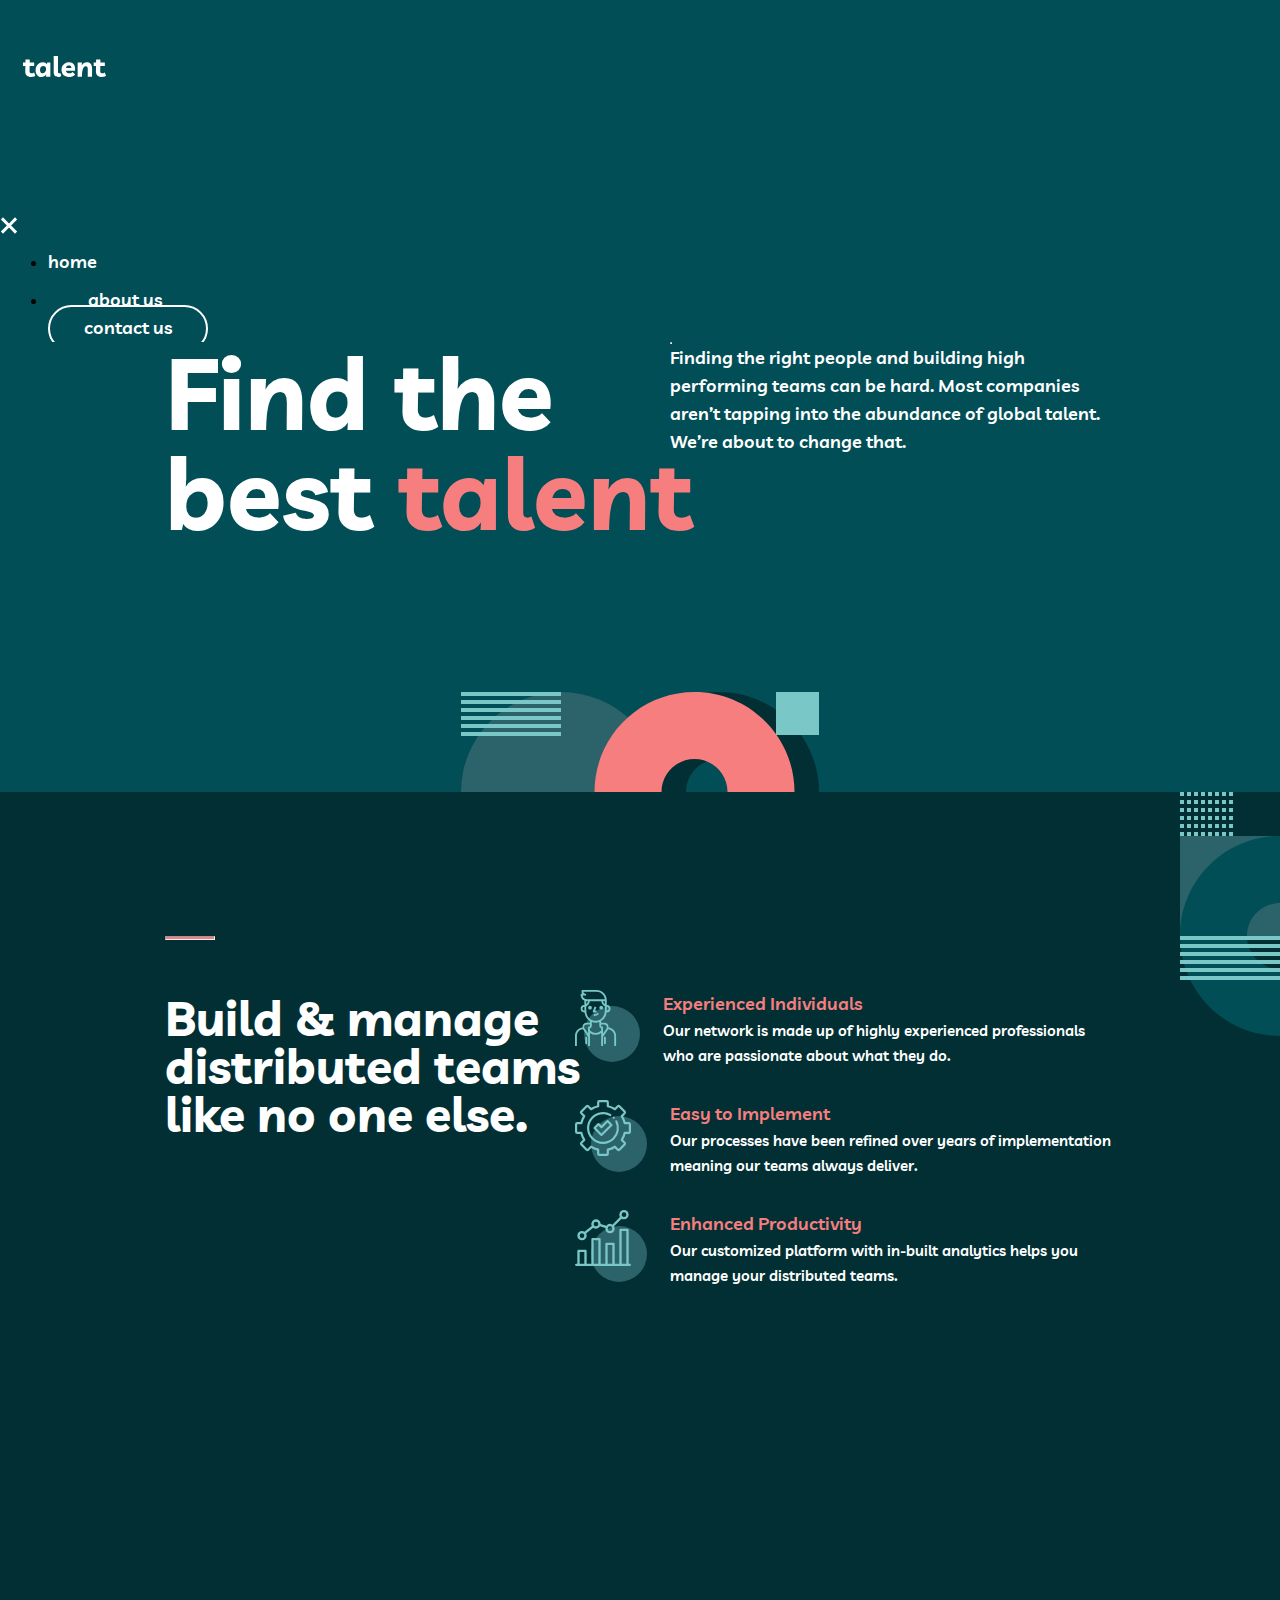
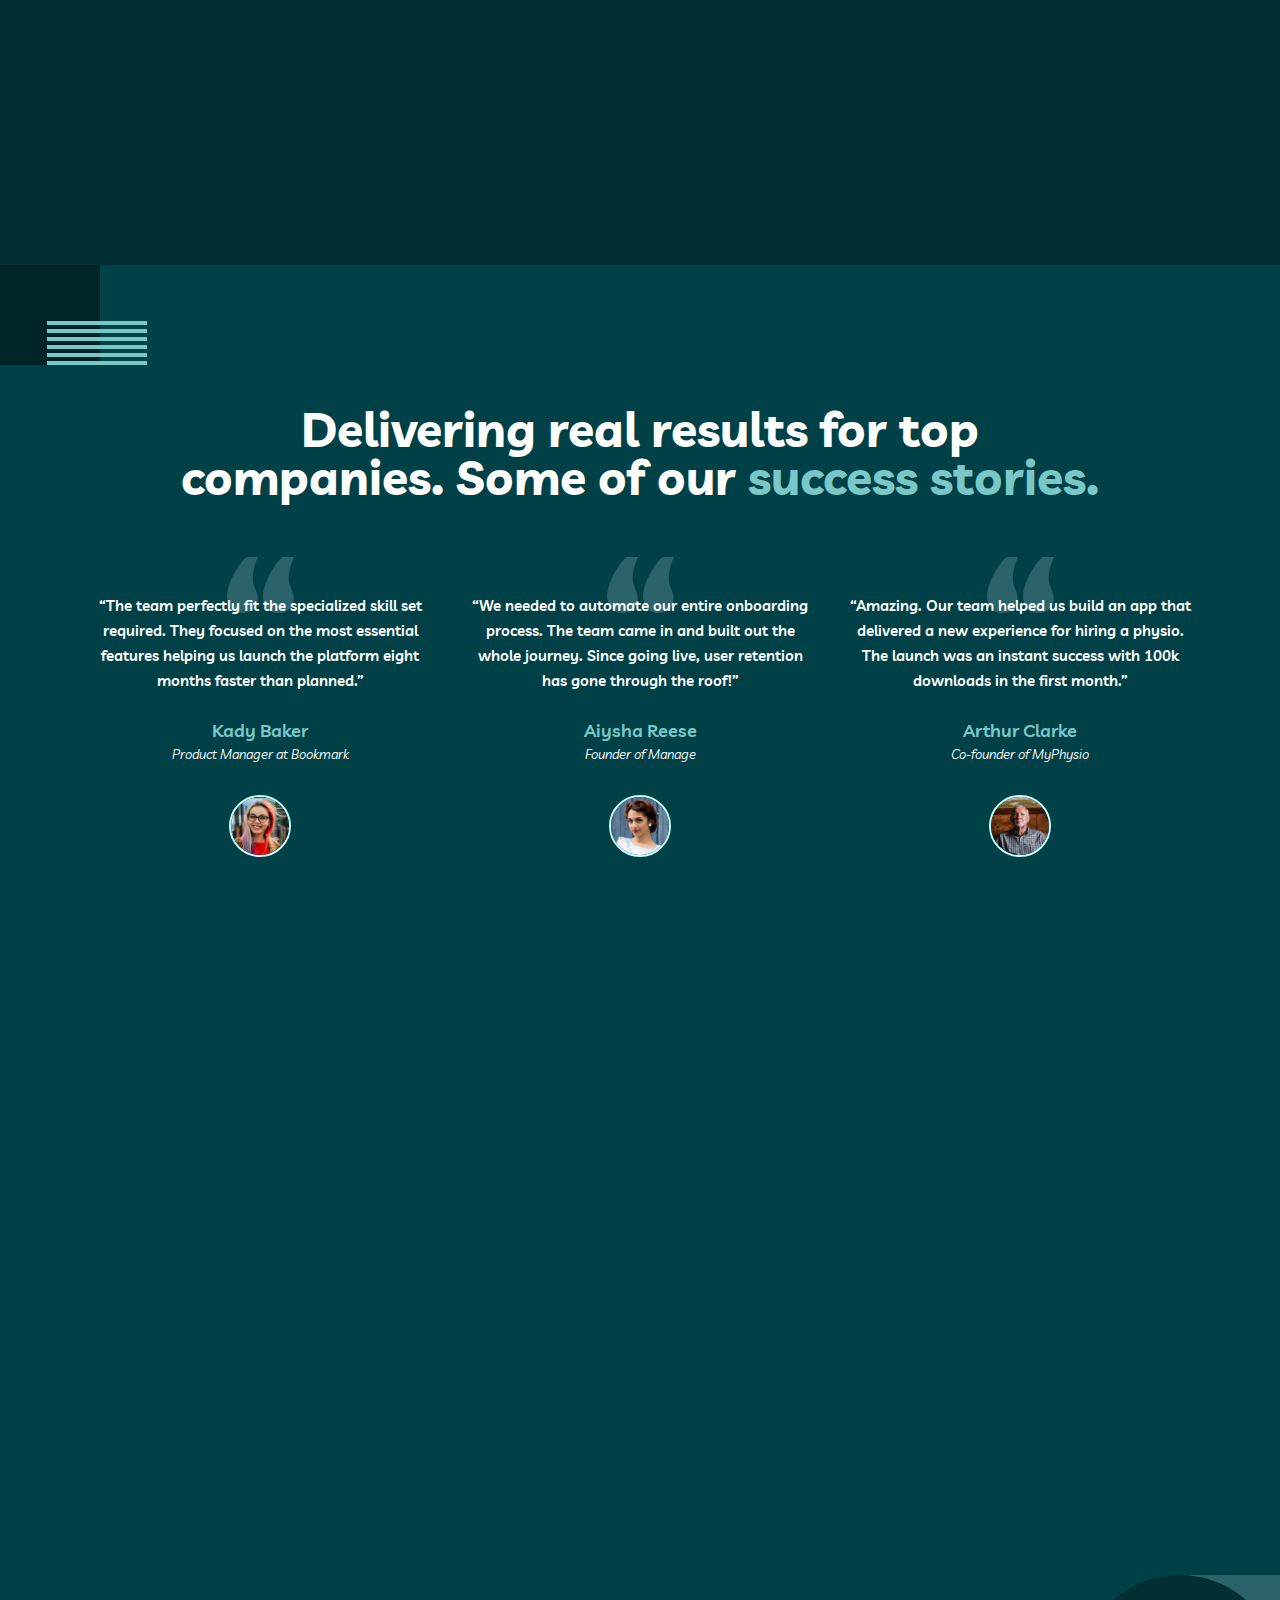
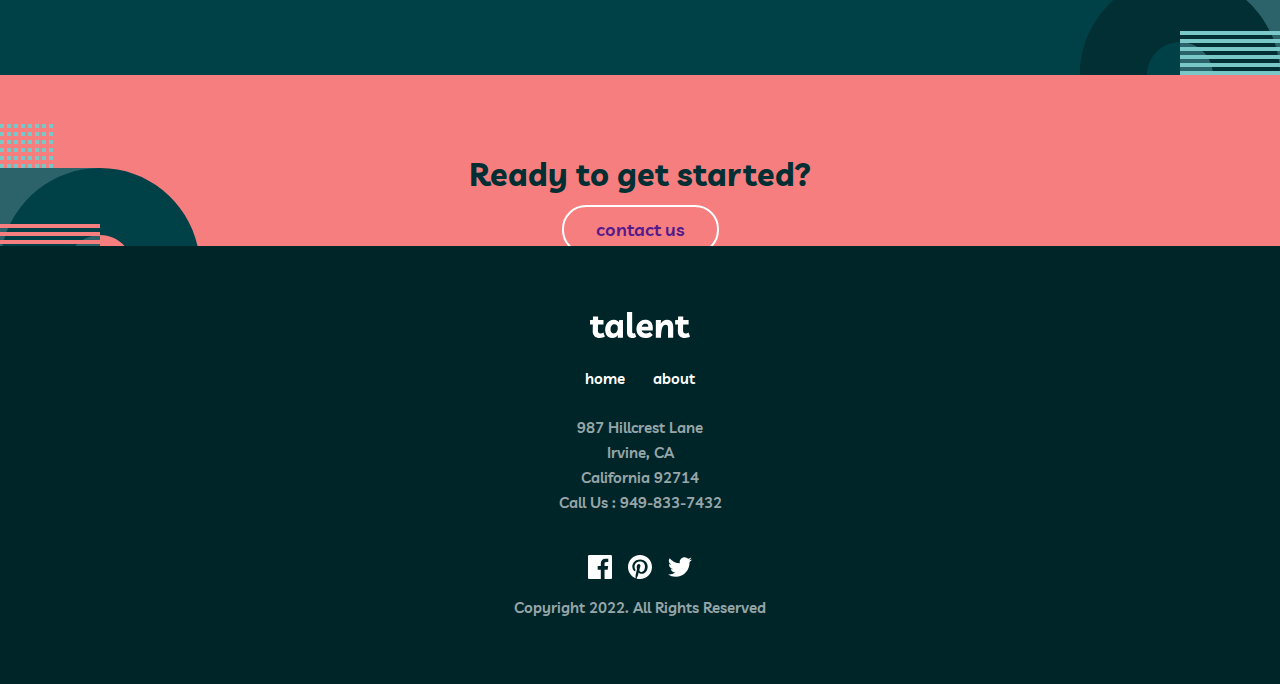
==== index.html @ e739894f "Update index.html" ====
<!DOCTYPE html>
<html lang="en">
<head>
    <meta charset="UTF-8">
    <meta http-equiv="X-UA-Compatible" content="IE=edge">
    <meta name="viewport" content="width=device-width, initial-scale=1.0">
    <title>Home</title>
    <link href="https://cdn.jsdelivr.net/npm/bootstrap@5.2.3/dist/css/bootstrap.min.css" rel="stylesheet"
    integrity="sha384-rbsA2VBKQhggwzxH7pPCaAqO46MgnOM80zW1RWuH61DGLwZJEdK2Kadq2F9CUG65" crossorigin="anonymous">
    <link rel="stylesheet" href="style.css">
    <style>

        .flex{
            display: flex;
        }
      
        .ar-dist--l{
            position: absolute; left: 165px;
        }
        .ar-dist--r{
            position: absolute;  right: 165px;
        }
        
        .img--rounded{
            display: block;
            border: 2px solid var(--Img-Border-Color);
            margin-top: 32px;
            margin-left: auto;
            margin-right: auto;
            width: 62px; ;
            height: 62px;
            border-radius: 31px;
        }
        
        .hr{
            width: 50px;
            height: 4px;
        }
        .hr--home1{
            background-color: var(--Rapture-Blue);
            margin-bottom: 0px;
            width: 0px;
            height: 0px;
           
        }
        .hr--home2{
            background-color: var(--Light-Coral);
            margin-top: 144px;
            margin-bottom: 54px;

        }
        
        
        .text--coral{
            color: var(--Light-Coral);
        }
        .text--blue{
            color: var(--Rapture-Blue);
        }
        .text--italic{
            font-family: 'Livvic-Italic';
            font-size: 13px;
            line-height: 18px;
            color:var(--White)
        }
        
        .relflex{
            position: relative;
            display: flex;
        }

        #section--home1{
            height: 450px;
            background-color: var(--Midnight_Green);
            background-image: 
                url(IMG/bg-pattern-home-2.svg);
            background-size: auto 100px;
            background-repeat:  no-repeat;
            background-position:  center bottom;
            flex-direction:column;
        
        }
        #section--home2{
            height: 1073px;
            background-color: var(--Sacramento-State-Green);
            background-image: 
                url(IMG/bg-pattern-home-3.svg);
            background-size: 200px auto;
            background-repeat: no-repeat, no-repeat;
            background-position: right -100px top;
            flex-direction: column; 
        }
        #section--home3{
            height: 1410px;
            background-color: var(--Deep-Jungle-Green);
            background-image: 
                url(IMG/bg-pattern-home-4-about-3.svg),
                url(IMG/bg-pattern-home-5.svg);
            background-size: auto 100px,200px auto;
            background-repeat: no-repeat, no-repeat;
            background-position: left top, right bottom;
            flex-direction: column;
        }
        


    @media(min-width:1440px){
        #section--home1{
            height: 450px;
            background-color: var(--Midnight_Green);
            background-image: 
                url(IMG/bg-pattern-home-1.svg),
                url(IMG/bg-pattern-home-2.svg);
            background-size: 200px 200px,auto 100px;
            background-repeat: no-repeat, no-repeat;
            background-position: left -100px top, right 165px bottom;
            flex-direction: row;
        }
        #section--home2{
            height: 684px;
            background-color: var(--Sacramento-State-Green);
            background-image: 
                url(IMG/bg-pattern-home-3.svg);
            background-size: 200px auto;
            background-repeat: no-repeat, no-repeat;
            background-position: right -100px bottom;
            flex-direction: row;
        }
        #section--home3{
            height: 745px;
            background-color: var(--Deep-Jungle-Green);
            background-image: 
                url(IMG/bg-pattern-home-4-about-3.svg),
                url(IMG/bg-pattern-home-5.svg);
            background-size: auto 100px,200px auto;
            background-repeat: no-repeat, no-repeat;
            background-position: left top, right bottom;
            flex-direction: column;
        }



        .hr{
            width: 50px;
            height: 4px;
	    opacity: 1;
        }
        .hr--home1{
            background-color: var(--Rapture-Blue);
            margin-bottom: 79px;
/*             display: block; */
        }
        .hr--home2{
            background-color: var(--Light-Coral);
            margin-top: 144px;
            margin-bottom: 54px;

        }
    }

        #ar-home3--1{
            margin-top: 140px;
            margin-left: auto;
            margin-right: auto;
            width: 932px;
            text-align: center;
            align-self:center;
            background-color: hsla(0, 0, 0,0);
        }
        #ar-home3--2{
            justify-content: center;
            display: flex;
        }
        .div--home2{
            margin-bottom: 32px;
            width: 540px;
        }
        .div-quote{
            background-image: url(IMG/icon-quotes.svg);
            background-repeat: no-repeat;
            margin-top: 56px;
            background-position: top center;
            display: flex;
            margin-left: 15px;
            margin-right: 15px;
            text-align: center;
            display: block;
            width: 350px;
        }
        .div-quote>p:first-of-type{
            margin-top: 36px;
            margin-bottom: 24px;
        }
        .div--person::before{
            content: url(IMG/icon-person.svg);
            float: left;
            margin-right: 23px;
        }
        .div--chart::before{
            content: url(IMG/icon-chart.svg);
            float: left;
            margin-right: 23px;
        }
        .div--cog::before{
            content: url(IMG/icon-cog.svg);
            float: left;
            margin-right: 23px;
        }
    </style>
</head>
<body>
    <header>
        <nav class="navbar navbar-expand-md">
            <div class="container-fluid">
              <a class="navbar-brand" href="index.html"><img class="header-logo" src="IMG/logo.svg" alt="logo"></a>
              <button class="navbar-button navbar-button-open" type="button" data-bs-toggle="offcanvas" data-bs-target="#offcanvasNavbar" aria-controls="offcanvasNavbar">
                <span><img class="header-hamburger" src="IMG/icon-hamburger.svg" alt="icon-hamburger"></span>
              </button>
              <div class="menu-bg-blue offcanvas offcanvas-end" tabindex="-1" id="offcanvasNavbar" aria-labelledby="offcanvasNavbarLabel">
                <div class="offcanvas-header">
                  <h5 class="offcanvas-title" id="offcanvasNavbarLabel"></h5>
                  <button type="button" class="navbar-button navbar-btn-close" data-bs-dismiss="offcanvas" aria-label="Close"><img src="IMG/icon-close.svg" alt="icon-close"></button>
                </div>
                <div class="offcanvas-body navbar-menu">
                  <ul class="navbar-nav justify-content-end flex-grow-1 pe-3">
                    <li class="nav-item nav-item-expand">
                      <a class="a-white menu-a navbar-a-font" aria-current="page" href="index.html">home</a>
                    </li>
                    <li class="nav-item navbar-a nav-item-expand">
                      <a class="a-white menu-a navbar-a-font" href="PAGES/about.html">about us</a>
                    </li>
                  </ul>
                    <a href="PAGES/contacts.html" class="menu-btn menu-a">contact us</a>
                    <img class="nav-img" src="IMG/bg-pattern-about-1-mobile-nav-1.svg" alt="bg-pattern-about-1-mobile-nav-1">
                </div>
              </div>
            </div>
        </nav>
    </header>
    <main>



        <!-- FIND the best talent -->
        <section id="section--home1" class="relflex">
            <article class="ar-dist--l" style="width: 635px;">
                <h1 class="h1--large" >
                    Find the <br>best <span class="text--coral">talent</span>
                </h1>
            </article>
            <article class="ar-dist--r" style="width: 445px;">
                <hr class="hr--home1 hr">
                <p class="body--1">Finding the right people and building high performing teams can be hard. Most companies aren’t tapping into the abundance of global talent. We’re about to change that.</p>
            </article>
        </section>



        <!--Build & manage distributed teams like no one else.-->
        <section id="section--home2" class="relflex">
            <article class="ar-dist--l" style="width: 445px;">
                <hr class="hr hr--home2">
                <h2 class="h2">
                    Build & manage distributed teams like no one else.
                </h2>
            </article>
            <article class="ar-dist--r">
               
                <div class="div--person div--home2 " style=" margin-top: 198px;">
                    <p class="body--1 text--coral" >Experienced Individuals</p>
                    <p class="body--2">Our network is made up of highly experienced professionals who are passionate about what they do.</p>
                </div>
              
             
                <div class="div--cog div--home2 ">
                    <p class="body--1 text--coral">Easy to Implement</p>
                    <p class="body--2">Our processes have been refined over years of implementation meaning our teams always deliver.</p>
                </div>
              
              
                <div class="div--chart div--home2 ">
                    <p class="body--1 text--coral">Enhanced Productivity</p>
                    <p class="body--2">Our customized platform with in-built analytics helps you manage your distributed teams.</p>
                </div>
              
            </article>
        </section>





        <!--Delivering real results for top companies. Some of our success stories.  -->
        <section id="section--home3" class="relflex">
            <article id="ar-home3--1">
                <h2 class="h2" >Delivering real results for top companies. Some of our <span class="text--blue">success stories.</span></h2>
            </article>
            <article id="ar-home3--2">
                <div class="div-quote">
                    <p class="body--2"> “The team perfectly fit the specialized skill set required. They focused on the most essential features helping us launch the platform eight months faster than planned.”</p>
                    <p class="body--1 text--blue">Kady Baker</p>
                    <p class="text--italic">Product Manager at Bookmark</p>
                    <img src="IMG/avatar-kady.jpg" alt="Kady" class="img--rounded">
                </div>
                <div class="div-quote">
                    <p class="body--2">“We needed to automate our entire onboarding process. The team came in and built out the whole journey. Since going live, user retention has gone through the roof!”</p>
                    <p class="body--1 text--blue">Aiysha Reese </p>
                    <p class="text--italic">Founder of Manage</p>
                    <img src="IMG/avatar-aiysha.jpg" alt="Aiysha" class="img--rounded">
                </div>

                <div class="div-quote">
                    <p class="body--2">“Amazing. Our team helped us build an app that delivered a new experience for hiring a physio. The launch was an instant success with 100k downloads in the first month.”</p>
                    <p class="body--1 text--blue">Arthur Clarke</p>
                    <p class="text--italic">Co-founder of MyPhysio</p>
                    <img src="IMG/avatar-arthur.jpg" alt="Arthur" class="img--rounded">
                    
                </div>
            </article>
        </section>
	<section class="pinksection">
            <h2 class="h2" style="color:var(--Sacramento-State-Green);">Ready to get started?</h2>
            <a href="" class="button-primary button">contact us</a>
            <img src="IMG/bg-pattern-home-6-about-5.svg" alt="ornament">
        </section>
    </main>
    <footer class="footer">
      <a class="footer__logo" href=""><img src="IMG/logo.svg" alt="main logo"></a>

      <ul class="footer__nav">
        <li><a href="">home</a></li>
        <li><a href="">about</a></li>
      </ul>

      <p class="footer__info">
        <span> 987 Hillcrest Lane</span>
        <span>Irvine, CA</span>
        <span>California 92714</span>
        <span>Call Us : 949-833-7432</span>
      </p>

      <div class="footer__socials">
        <a><img src="IMG/icon-facebook.svg" alt="facebook"></a>
        <a><img src="IMG/icon-pinterest.svg" alt="pinterest"></a>
        <a><img src="IMG/icon-twitter.svg" alt="twitter"></a>
      </div>

      <p class="footer__copy">
        Copyright 2022. All Rights Reserved
      </p>
    </footer>
    <script src="https://cdn.jsdelivr.net/npm/bootstrap@5.2.3/dist/js/bootstrap.bundle.min.js"
      integrity="sha384-kenU1KFdBIe4zVF0s0G1M5b4hcpxyD9F7jL+jjXkk+Q2h455rYXK/7HAuoJl+0I4"
      crossorigin="anonymous"></script>

</body>
</html>
---- style.css ----
/* font imports */
@import url('https://fonts.googleapis.com/css2?family=Big+Shoulders+Display:wght@700&family=Lexend+Deca&family=Livvic:ital,wght@0,100;0,200;0,300;0,400;0,500;0,600;0,700;0,900;1,100;1,200;1,300;1,400;1,500;1,600;1,700;1,900&display=swap');

/* ----------Coloros-------------------------------------------------------------- */
:root {
    --Midnight_Green: #014E56;
    --Light-Coral: #F67E7E;
    --White: #FFFFFF;
    --Rapture-Blue: #79C8C7;
    --Police-Blue: #2C6269;
    --Deep-Jungle-Green: #004047;
    --Sacramento-State-Green: #012F34;
    --Dark-Green: #002529;
    --Img-Border-Color: #C4FFFE;
    --footer-grey: rgb(255, 255, 255, 0.6);
}

/*-----------Colorends----------------------------------------------------------*/


/* -----------Fonts----------*/
@font-face {
    font-family: "Livvic-Bold";
    src: url("Fonts/Livvic-Bold.ttf");
}

@font-face {
    font-family: "Livvic-SemiBold";
    src: url("Fonts/Livvic-SemiBold.ttf");
}

@font-face {
    font-family: "Livvic";
    src: url("Fonts/Livvic-Regular.ttf");
}

@font-face {
    font-family: "Livvic-Black";
    src: url("Fonts/Livvic-Black.ttf");
}

@font-face {
    font-family: "Livvic-BlackItalic";
    src: url("Fonts/Livvic-BlackItalic.ttf");
}

@font-face {
    font-family: "Livvic-ExtraLight";
    src: url("Fonts/Livvic-ExtraLight.ttf");
}

@font-face {
    font-family: "Livvic-ExtraLightItalic";
    src: url("Fonts/Livvic-ExtraLightItalic.ttf");
}

@font-face {
    font-family: "Livvic-Italic";
    src: url("Fonts/Livvic-Italic.ttf");
}

@font-face {
    font-family: "Livvic-Light";
    src: url("FontsLivvic-Light.ttf");
}

@font-face {
    font-family: "Livvic-LightItalic";
    src: url("Fonts/Livvic-Black.ttf");
}

@font-face {
    font-family: "Livvic-Medium";
    src: url("Fonts/Livvic-Black.ttf");
}

@font-face {
    font-family: "Livvic-MediumItalic";
    src: url("Fonts/Livvic-MediumItalic.ttf");
}

@font-face {
    font-family: "Livvic-SemiBoldItalic";
    src: url("Fonts/Livvic-SemiBoldItalic.ttf");
}

@font-face {
    font-family: "Livvic-Thin";
    src: url("Fonts/Livvic-Thin.ttf");
}

@font-face {
    font-family: "Livvic-ThinItalic.ttf";
    src: url("Fonts/Livvic-ThinItalic.ttf");
}


/*------------------Fontsend-----------------------------*/


* {
    font-family: "Livvic";

    margin: 0;
    padding: 0;
    box-sizing: border-box;
}

.button {
    font-family: 'Livvic';
    font-style: normal;
    font-weight: 600;
    font-size: 18px;
    line-height: 28px;
    border-radius: 24px;
    text-decoration: none;
    padding: 11px 32px;
    border: 2px solid var(--White);
}

/* .button::before { 
    content: "Hola,";
} */

.button-primary:link {

    color: var(--White);
    

}

.button-primary:hover {

    color: var(--Dark-Green);
    background: var(--White);

}
.button-primary:active {

    color: var(--Sacramento-State-Green);
    opacity: 0.0;
    bac
    border: var(--Sacramento-State-Green);

}

.button--secondary:link {
    color: var(--Dark-Green);
    background: var(--White);
}

.button--secondary:hover {
    color: var(--Dark-Green);
    background: #79C8C7;
}

.button--secondary:active {
    color: var(--Dark-Green);
    background: #79C8C7;
}

/*--------------Header's classes(H1-H3)---------------------*/
.h1--large {
    font-family: 'Livvic-Bold';
    font-style: normal;
    font-weight: 700;
    font-size: 100px;
    line-height: 100px;
    color: var(--White);
}

.h1--small {
    font-family: 'Livvic-Bold';
    font-style: normal;
    font-weight: 700;
    font-size: 64px;
    line-height: 56px;
    color: var(--White);
}

.h2 {
    font-family: 'Livvic-Bold';
    font-style: normal;
    font-weight: 700;
    font-size: 48px;
    line-height: 48px;
    color: var(--White);
}

.h3 {
    font-family: 'Livvic-Bold';
    font-style: normal;
    font-weight: 700;
    font-size: 18px;
    line-height: 28px;
    color: var(--White);
}

/*--------------Header's classes(H1-H3) end---------------------*/

/*---------------------Body's text classes----------------*/
.body--1 {
    font-family: 'Livvic-SemiBold';
    font-style: normal;
    font-weight: 600;
    font-size: 18px;
    line-height: 28px;
    color: var(--White);
    margin-bottom:0px;
}

.body--2 {
    font-family: 'Livvic-SemiBold';
    font-style: normal;
    font-weight: 600;
    font-size: 15px;
    line-height: 25px;
    color: var(--White);
}

/*---------------------Body's text classes end----------------*/

/* about */
.about1 {
    position: relative;

    color: var(--White);
    line-height: 28px;
    font-size: 15px;
    text-align: center;

    background-color: var(--Midnight_Green);

    overflow: hidden;
}

.about1 h2 {
    font-size: 40px;
    line-height: 40px;
    font-weight: 700;

    padding-bottom: 16px;
    margin: 0px 24px;
}

.about1 p {
    font-weight: 600;

    padding: 0px 24px 108px;
}

.about1 img {
    position: absolute;
    right: -100px;
    bottom: -100px;

}


.mainabout {
    text-align: center;

    padding-bottom: 116px;
    background-color: var(--Deep-Jungle-Green);

    position: relative;

    display: flex;
    flex-direction: column;
    justify-content: center;
    align-items: center;

    overflow: hidden;
}

.mainabout__ornament1 {
    position: absolute;
    z-index: 0;

    left: -100px;
    top: -100px;
}

.mainabout__ornament2 {
    position: absolute;

    right: 0px;
    bottom: 0px;

}

.mainabout h2 {
    color: white;
    font-size: 32px;
    font-weight: 700;
    line-height: 32px;

    padding: 88px 24px 0px;

}

.mainabout__person {
    position: relative;

    width: 88%;
    padding: 32px 0px 56px;
    margin: 0px 24px;
    margin-top: 52px;
    background-color: var(--Sacramento-State-Green);

    display: flex;
    flex-direction: column;
    justify-content: center;
    align-items: center;
}

.mainabout__person h4 {
    font-style: italic;
}

.mainabout__person:first-child {
    margin-top: 0px;
}



.mainabout__person h3 {
    color: var(--Rapture-Blue);
    font-size: 18px;
    font-weight: 700;
    line-height: 28px;
    padding-top: 16px;
}

.mainabout__person h4 {
    color: var(--White);
    font-size: 15px;
    line-height: 25px;
    font-weight: 500;
}

.mainabout__person img {
    width: 96px;
    height: 96px;
    border: 2px solid #C4FFFE;
    border-radius: 50%;
}

.mainabout__person__button {
    font-weight: 700;

    position: absolute;
    transform: translate(-50%, -50%);
    top: 100%;
    left: 50%;


    width: 56px;
    height: 56px;
    background-color: var(--Light-Coral);
    border: none;
    border-radius: 50%;

}

.mainabout__person__button:hover {
    background-color: var(--Rapture-Blue);
}


.mainabout__person__button:after {
    content: '+';
    font-size: 32px;
    line-height: 0;
    position: absolute;

    top: 43%;
    left: 2%;
    right: 0;
    bottom: 0;
}

.about2 {

    color: var(--White);
    text-align: center;
    position: relative;

    background-color: var(--Sacramento-State-Green);

    overflow: hidden;
}

.about2 h2 {
    color: var(--White);
    font-size: 32px;
    line-height: 32px;
    font-weight: 700;
    margin: 88px 24px 0px
}

/* .about2 img {
    display: block;
    margin: 0 auto;
} */

.about2__clients {
    height: 512px;

    display: flex;
    flex-direction: column;
    justify-content: space-evenly;
}

.about2__1 {
    display: block;

    width: 146.56px;
    height: 24.19px;
    margin: 0px auto;
}

.about2__2 {
    display: block;

    width: 162.21px;
    height: 19.92px;
    margin: 0px auto;
}

.about2__3 {
    display: block;

    margin: 0px auto;
    width: 159.37px;
    height: 24.19px;
}

.about2__4 {
    display: block;

    margin: 0px auto;
    width: 146.56px;
    height: 24.19px;
}

.about2__5 {
    display: block;

    margin: 0px auto;
    width: 86.8px;
    height: 39.84px
}


.about2__ornament {
    position: absolute;
    left: -100px;
    top: -100px;
}

/* pink section */

.pinksection {
    font-weight: 700;
    line-height: 32px;

    position: relative;

    color: var(--Sacramento-State-Green);
    text-align: center;

    background-color: var(--Light-Coral);

    overflow: hidden;
}

.pinksection h2 {
    font-family: "Livvic-Bold";
    font-size: 32px;
    line-height: 32px;
    font-weight: 700;

    margin: 83px 0px 24px;
    padding: 0 24px;

}

.pinksection__button {

    font-size: 18px;
    line-height: 28px;
    font-weight: 600;
    text-decoration: none;
    color: var(--Sacramento-State-Green);

    display: inline-block;
    margin-bottom: 83px;
    padding: 12px 30px;
    background-color: var(--Light-Coral);
    border: 2px solid var(--Sacramento-State-Green);
    border-radius: 50px;

}

.pinksection__button:hover {
    color: var(--White);
    background-color: var(--Sacramento-State-Green);
}

.pinksection__button:active {
    color: var(--Sacramento-State-Green);
    background-color: var(--Light-Coral);
}

.pinksection img {
    position: absolute;
    left: 0px;
    bottom: -22px;
}

/* footer */

.footer {
    color: white;
    text-align: center;

    width: 100%;
    background-color: var(--Dark-Green);
    padding: 66px 60px 64px;

}

.footer__logo {}

.footer__logo img {
    width: 100px;
}

.footer__nav {

    list-style: none;

    margin: 0 auto;
    padding: 24px 50px;

}

.footer__nav li {
    display: inline;
}

.footer__nav li:nth-child(1) {
    padding-right: 24px;
}

.footer__nav a {
    color: var(--White);
    font-size: 15px;
    line-height: 25px;
    font-weight: 600;
    text-decoration: none;
}

.footer__nav a:hover {
    color: var(--Light-Coral);
}

.footer__nav a:active {
    color: var(--White)
}

.footer__nav a:visited {
    color: var(--White);
}

.footer__info {}

.footer__info span {
    color: var(--footer-grey);
    font-size: 15px;
    line-height: 25px;
    font-weight: 600;

    display: block;
}

.footer__socials {
    padding: 40px 0px 16px;

    display: flex;
    flex-direction: row;
    justify-content: center;
}

.footer__socials a {
    display: flex;
    justify-content: center;
    align-items: center;
}

.footer__socials a:first-child img {
    padding-left: 16px;
}

.footer__socials a img:nth-child(1),
.footer__socials a img:nth-child(2) {
    padding-right: 16px;
}

.footer__socials a:hover {
    cursor: pointer;
    filter: invert(51%) sepia(8%) saturate(3511%) hue-rotate(314deg) brightness(125%) contrast(93%);
}

.footer__socials a:active {
    filter: invert(0%) sepia(99%) saturate(0%) hue-rotate(40deg) brightness(109%) contrast(101%);
}

.footer__copy {
    color: var(--footer-grey);
    white-space: nowrap;
    font-size: 15px;
    line-height: 25px;
    font-weight: 600;
}

/*header*/

header {
    background-color: var(--Midnight_Green);
}

.header-logo {
    width: 120px;
    padding: 30px 24px 80px 12px;
}

.navbar-button-open {
    margin-top: -60px;
}
.navbar-btn-close{
    padding-top: 56px;
}

.navbar-button {
    border: none;
    background-color: var(--Midnight_Green);
    padding-right: 12px;
}

.menu-bg-blue {
    background-color: var(--Midnight_Green);
}

.menu-a:link {
    text-decoration: none;
}

.menu-a:hover {
    color: var(--Light-Coral);
}

.menu-btn {
    font-family: 'Livvic';
    font-style: normal;
    font-weight: 600;
    font-size: 18px;
    line-height: 28px;
    border: 2px solid var(--White);
    border-radius: 24px;
    color: var(--White);
    background-color: var(--Midnight_Green);
    padding: 9px 33px 11px 34px;
}

.menu-btn:hover {
    color: var(--Midnight_Green);
    background-color: var(--White);
}

.nav-img {
    width: 200px;
    height: 200px;
    position: absolute;
    right: -100px;
    bottom: 0px;
}

.navbar-menu {
    padding-left: 48px;
}

.navbar-a {
    padding: 24px 0px 36px 0px;
}

.a-white {
    color: var(--White);
}

.navbar-a-font {
    font-family: 'Livvic';
    font-weight: 600;
    font-size: 18px;
    line-height: 28px;
}

/*contacts-main*/

input {
    display: block;
}

.contacts-container {
    width: 100%;
    background-color: var(--Midnight_Green);
    display: flex;
    flex-wrap: wrap;
    justify-content: center;
}

.contacts-item {
    flex-basis: 700px;
}

.contacts-h2 {
    width: 327px;
    margin: 0 auto;
    padding-bottom: 24px;
    color: var(--White);
    font-family: 'Livvic';
    font-style: normal;
    font-weight: 700;
    font-size: 40px;
    line-height: 40px;
    text-align: center;
}

.contacts-h3 {
    width: 200px;
    color: var(--Light-Coral);
    font-family: 'Livvic';
    font-style: normal;
    font-weight: 700;
    font-size: 32px;
    line-height: 48px;
    margin: 0 auto;
}

.contacts-img {
    display: flex;
    padding-left: 24px;
    padding-top: 40px;
}

.img-person {
    padding-left: 27px;
}

.contacts-p {
    color: var(--White);
    font-family: 'Livvic';
    font-style: normal;
    font-weight: 700;
    font-size: 18px;
    line-height: 28px;
    padding-left: 23px;
    padding-right: 24px;
}

::placeholder{
    color: var(--Rapture-Blue);
    font-style: normal;
    font-weight: 600;
    font-size: 15px;
    line-height: 25px;
}

input {
    border-color: transparent;
    border-bottom: 1px solid var(--White);
    background-color: var(--Midnight_Green);
    width: 325px;
    padding-top: 24px;
    padding-bottom: 16px;
    padding-left: 24px;
}
input:focus{
    background-color: var(--Midnight_Green);
    outline: none;
    border-bottom: 1px solid var(--Rapture-Blue);
    font-family: 'livvic';
    font-weight: 600;
    font-size: 15px;
    line-height: 25px;
    color: var(--White);
}

form {
    padding-left: 26px;
}
.input-name{
    padding-top: 56px;
}

.input-msg {
    padding-bottom: 58px;
    margin-bottom: 24px;
}

.form-btn {
    font-family: 'Livvic';
    font-style: normal;
    font-weight: 600;
    font-size: 18px;
    line-height: 28px;
    border: 2px solid var(--White);
    border-radius: 24px;
    color: var(--Midnight_Green);
    background-color: var(--White);
    Width: 123px;
    Height: 48px;
    margin-bottom: 88px;
}

.contacts-icon {
    width: 200px;
    height: 200px;
    object-fit: cover;
    object-position: 90px 90px;
    position: absolute;
    right: 0px;
    top: 973px;
}
.contacts-icon-green{
    width: 200px;
    height: 200px;
    position: absolute;
    object-fit: cover;
    object-position: 100px 200px;
}

@media(min-width: 768px) {

    /* about */
    .about1 h2 {
        padding-bottom: 32px;
    }

    .about1 p {
        padding: 0px 155px 102px;
        margin-bottom: 0px;
    }

    .about1 img {
        right: -100px;
        bottom: 0px;
    }

    .mainabout {
        display: grid;
        grid-template-columns: 1fr 1fr;
        grid-template-rows: fit-content 1fr 1fr 1fr;
    }

    .mainabout h2 {
        padding: 100px 162px 0px;
        margin: 0 auto;
        grid-area: 1/ 1/ 2/ 3;
    }

    .mainabout__ornament1 {
        left: -100px;
        top: 0px;
    }

    .mainabout__person {
        max-width: 258px;
        max-height: 253px;
        margin-top: 48px;

    }

    .mainabout__person:nth-of-type(2n-1) {
        margin: 108px 5px 0px 96px;
        justify-self: end;
    }

    .mainabout__person:nth-of-type(2n) {
        margin: 108px 96px 0px 5px;
        justify-self: start;
    }

    .about2__ornament {
        left: 0px;
        top: -100px;


    }

    .about2 {
        height: 308px;
    }

    .about2 h2 {
        margin-top: 100px;
    }

    .about2__clients {


        height: 0px;
        margin-top: 52px;

        flex-direction: row;
        align-items: center;
    }

    .about2__clients img {
        display: flex;
    }

    .about2__clients img {
        display: inline-block;
        /* margin-top: 52px; */

    }

    /*header-tablet*/

    .header-logo{
        width: 130px;
        padding: 56px 24px 80px 23px;
    }
    .nav-img{
        object-fit: cover;
        object-position: 200px 200px;
        right: 0px;
    }
    .header-hamburger{
        object-fit: cover;
        object-position: 50px 50px;
    }
    .navbar-a {
        padding: 0px 200px 0px 40px;
    }
    .menu-btn{
        margin-right: 24px;
        margin-bottom: 20px;
        margin-top: 0px;
    }
    .nav-item-expand{
        margin-top: 10px;
    }
    .navbar-button{
        padding-right: 0px;
    }
    /*contacts-main-tablet*/
    .contacts-img{
        padding-left: 127px;
    }
    form{
        padding-left: 115px;
    }
    input{
        width: 540px;
    }
    .img-person{
        padding-left: 130px;
    }
    .contacts-icon{
        width: 160px;
        height: 190px;
        object-position: 90px 5px;
        top: 1010px;
    }
    .contacts-icon-green{
        top: 170px;
        object-position: -100px 0px;
    }
}

@media(min-width: 1440px) {
    /*header-desktop*/
    .header-logo {
        width: 150px;
        margin-left: 142px;
    }
    .navbar-a{
        padding-right: 566px;
    }

    .menu-btn{
        margin-right: 153px;
    }

}
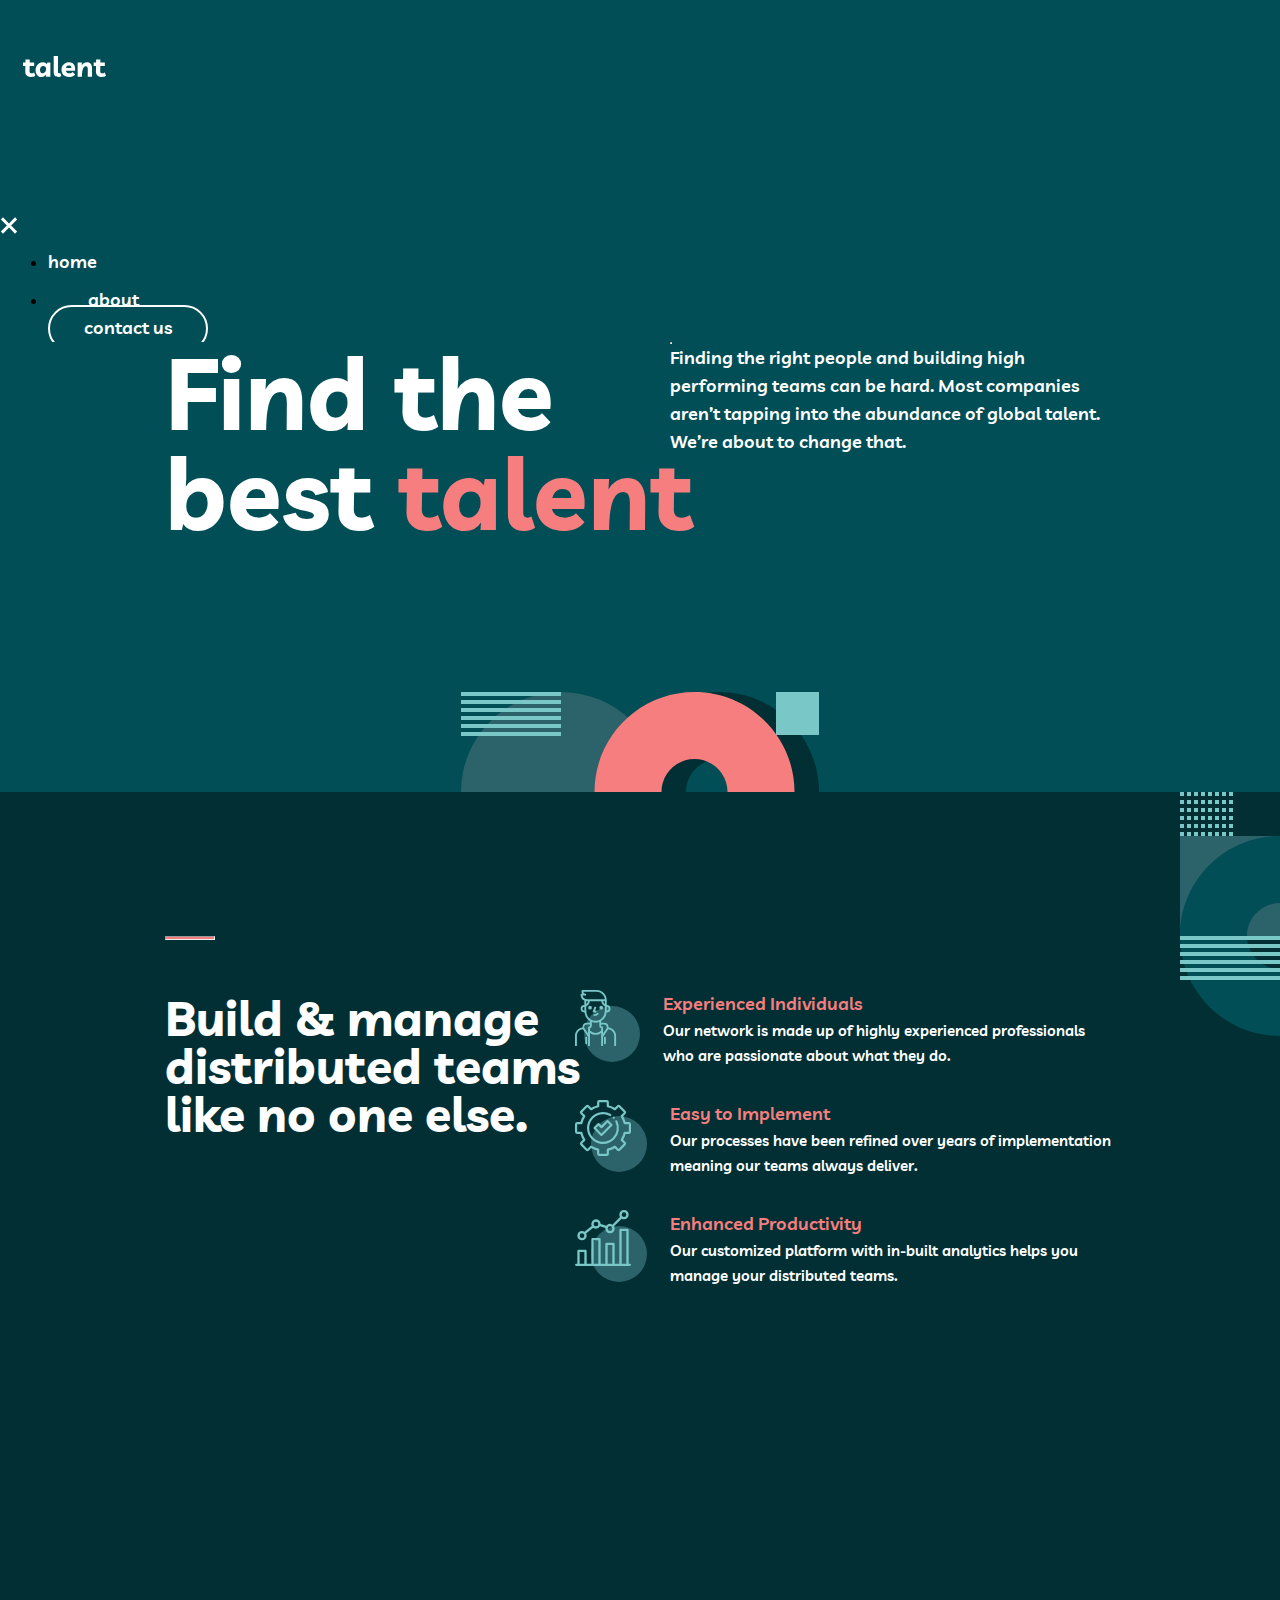
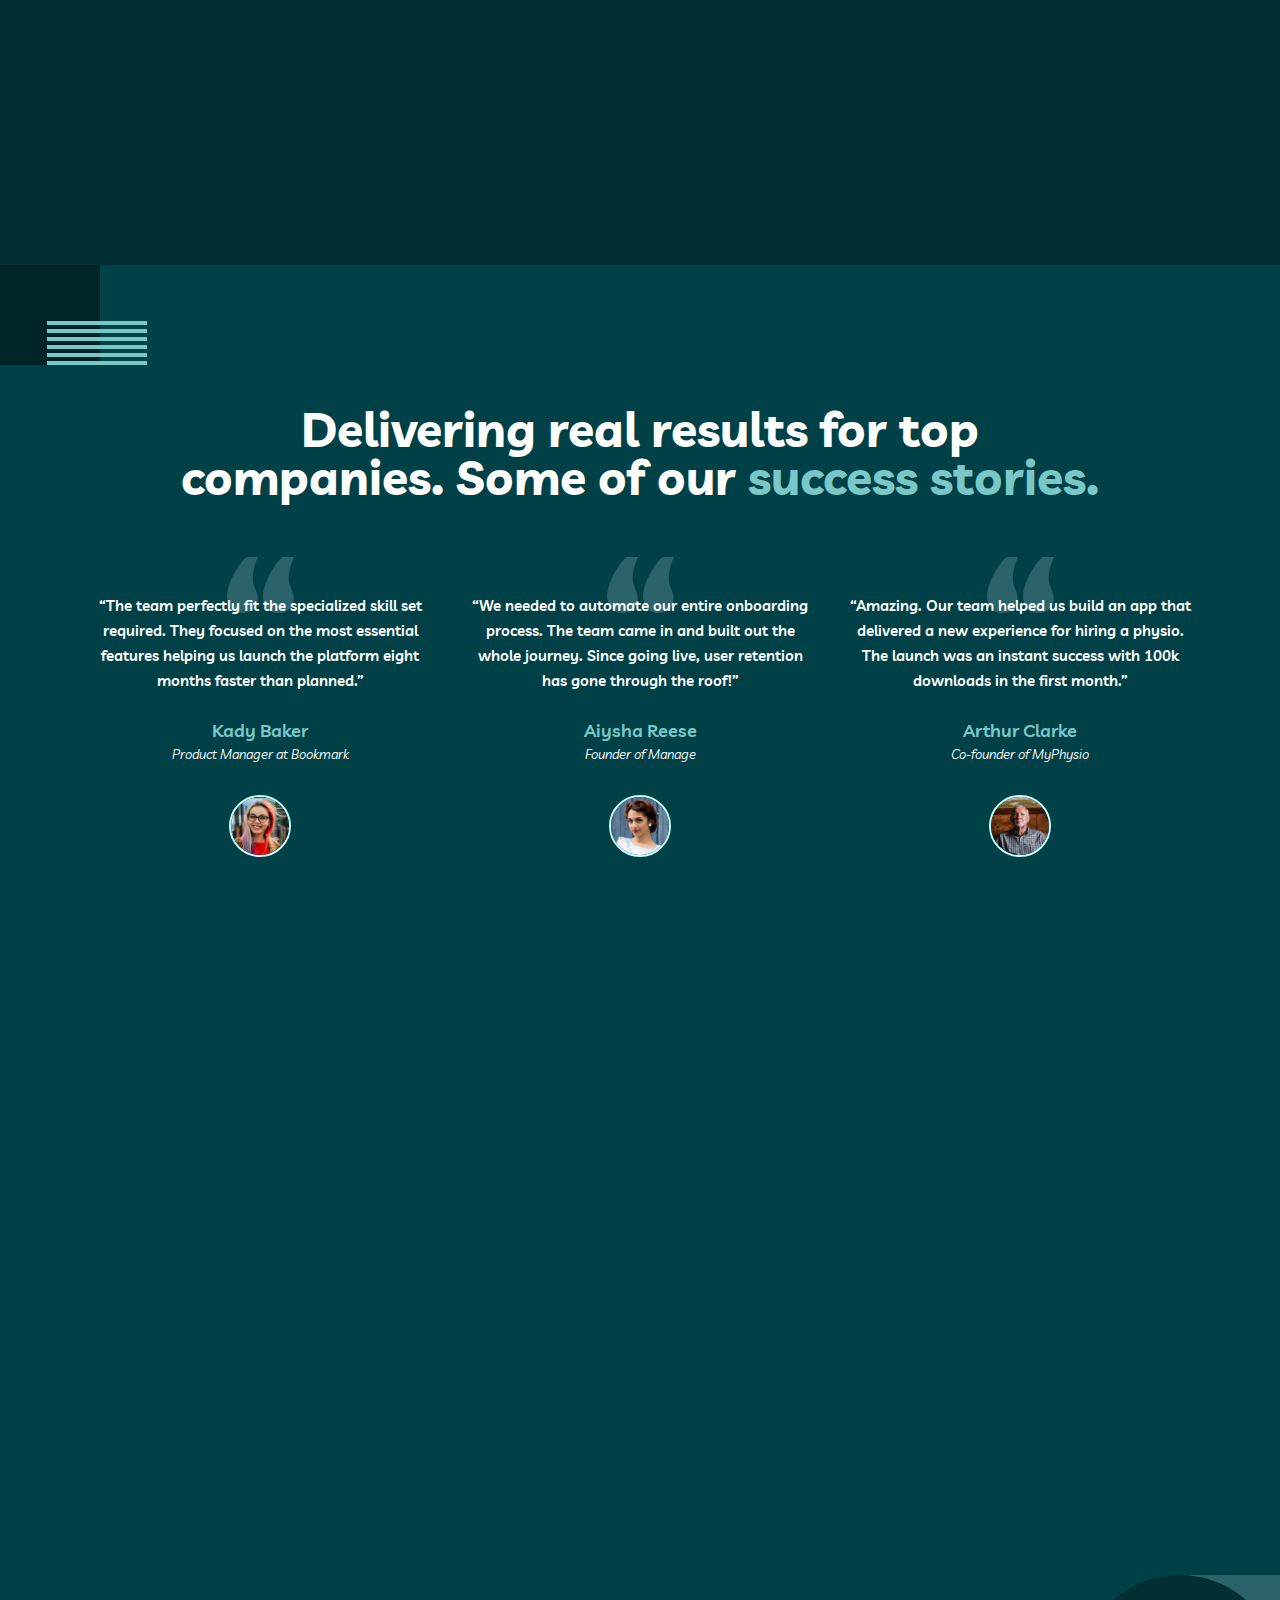
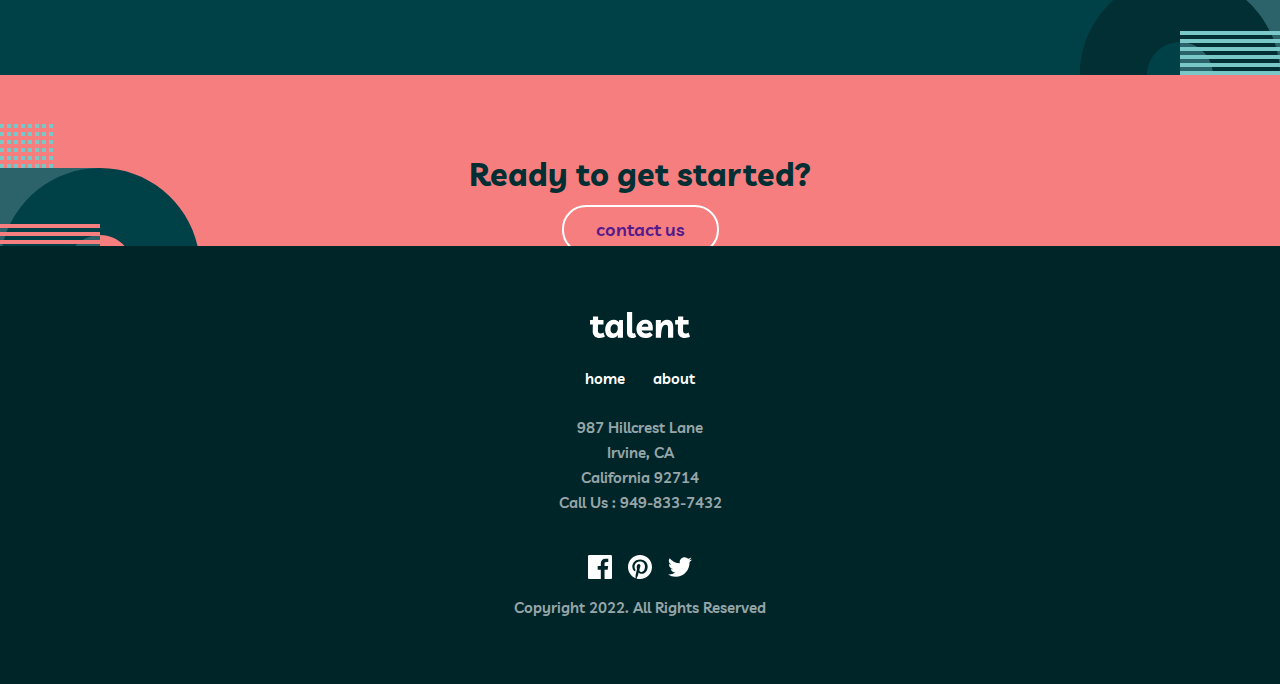
==== commit b645f646: "contacts main plansetei pataisyta" ====
--- a/index.html
+++ b/index.html
@@ -227,7 +227,7 @@
                       <a class="a-white menu-a navbar-a-font" aria-current="page" href="index.html">home</a>
                     </li>
                     <li class="nav-item navbar-a nav-item-expand">
-                      <a class="a-white menu-a navbar-a-font" href="PAGES/about.html">about us</a>
+                      <a class="a-white menu-a navbar-a-font" href="PAGES/about.html">about</a>
                     </li>
                   </ul>
                     <a href="PAGES/contacts.html" class="menu-btn menu-a">contact us</a>
--- a/style.css
+++ b/style.css
@@ -767,6 +767,8 @@
     line-height: 28px;
     padding-left: 23px;
     padding-right: 24px;
+    margin-top: 15px;
+    margin-bottom: -15px;
 }
 
 ::placeholder{
@@ -943,7 +945,7 @@
         object-position: 50px 50px;
     }
     .navbar-a {
-        padding: 0px 200px 0px 40px;
+        padding: 0px 70% 0px 40px;
     }
     .menu-btn{
         margin-right: 24px;
@@ -971,13 +973,17 @@
     }
     .contacts-icon{
         width: 160px;
-        height: 190px;
+        height: 197px;
         object-position: 90px 5px;
-        top: 1010px;
+        top: 1002px;
     }
     .contacts-icon-green{
         top: 170px;
         object-position: -100px 0px;
+    }
+    .contacts-p{
+        margin-top: 25px;
+        margin-bottom: -25px;
     }
 }
 
@@ -988,7 +994,7 @@
         margin-left: 142px;
     }
     .navbar-a{
-        padding-right: 566px;
+        padding-right: 85%;
     }
 
     .menu-btn{
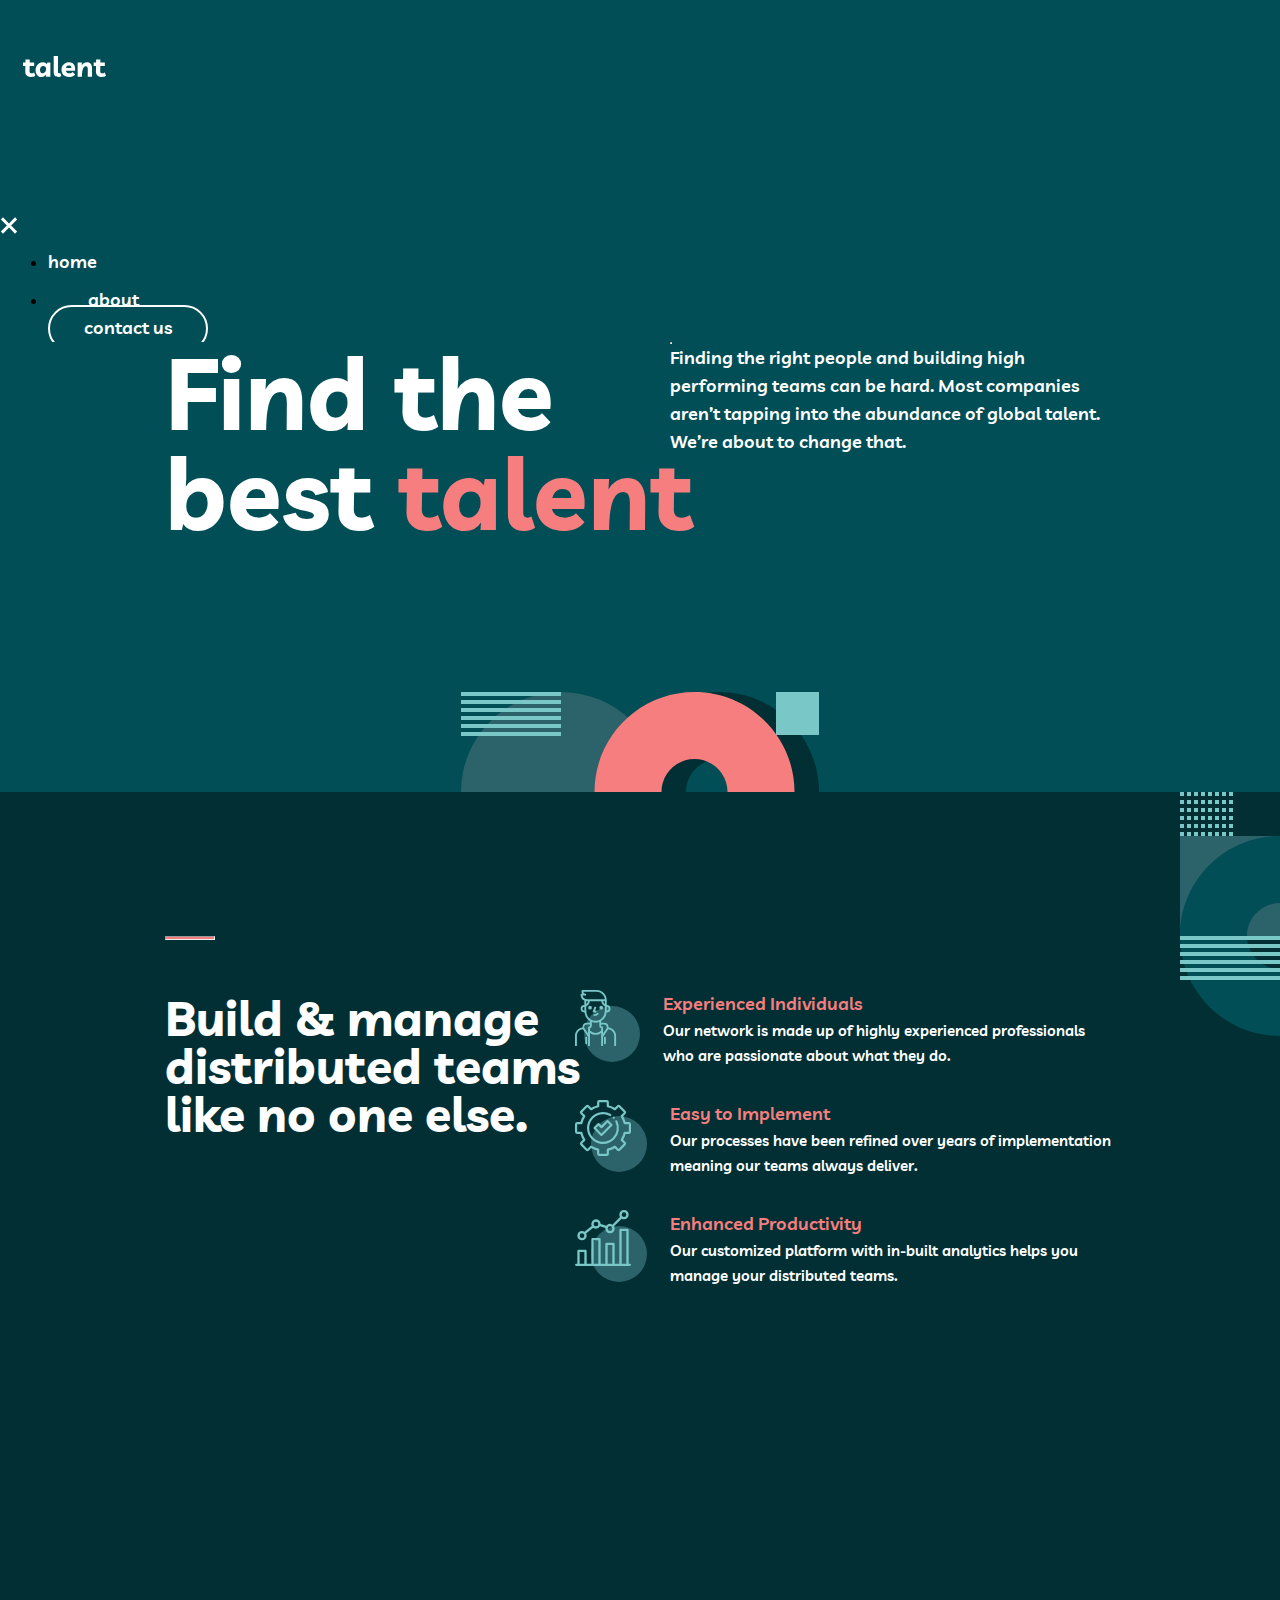
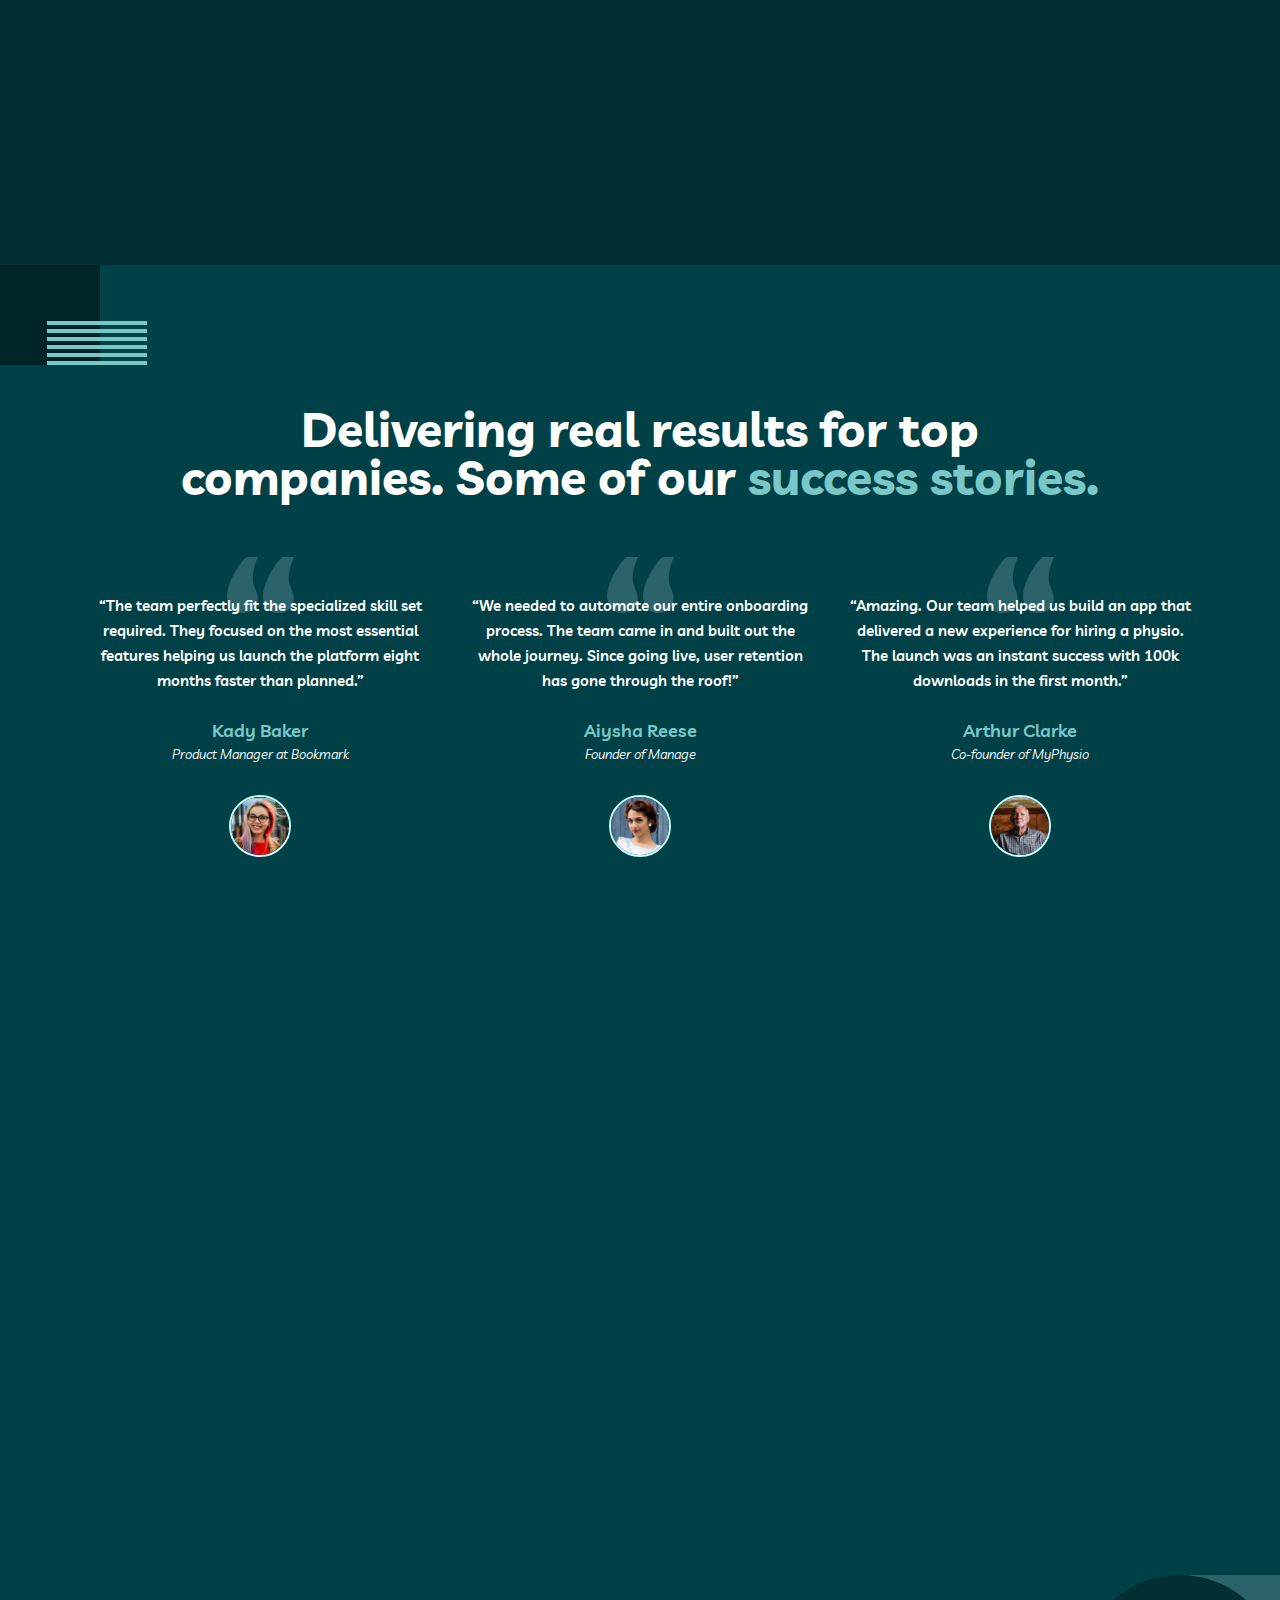
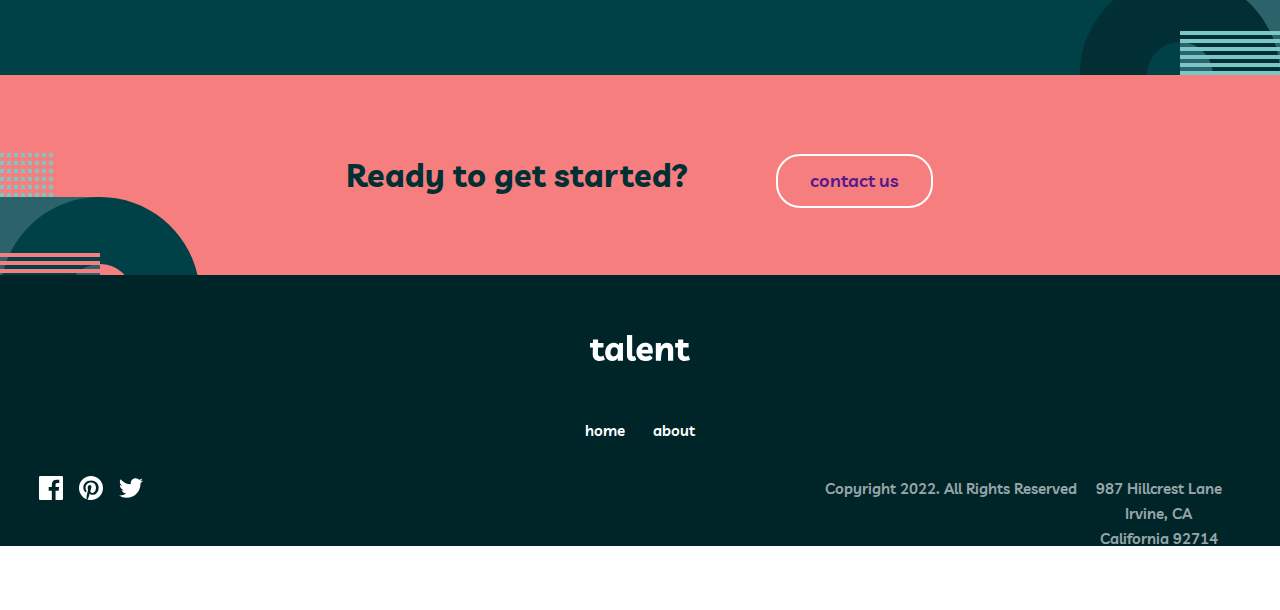
==== commit b946276d: "pataisymai, pridėta puslaio ikona" ====
--- a/index.html
+++ b/index.html
@@ -4,7 +4,8 @@
     <meta charset="UTF-8">
     <meta http-equiv="X-UA-Compatible" content="IE=edge">
     <meta name="viewport" content="width=device-width, initial-scale=1.0">
-    <title>Home</title>
+    <title>find the best TALENT</title>
+    <link rel="shortcut icon" href="IMG/favicon.ico">
     <link href="https://cdn.jsdelivr.net/npm/bootstrap@5.2.3/dist/css/bootstrap.min.css" rel="stylesheet"
     integrity="sha384-rbsA2VBKQhggwzxH7pPCaAqO46MgnOM80zW1RWuH61DGLwZJEdK2Kadq2F9CUG65" crossorigin="anonymous">
     <link rel="stylesheet" href="style.css">
--- a/style.css
+++ b/style.css
@@ -125,7 +125,7 @@
 .button-primary:link {
 
     color: var(--White);
-    
+
 
 }
 
@@ -135,12 +135,12 @@
     background: var(--White);
 
 }
+
 .button-primary:active {
 
     color: var(--Sacramento-State-Green);
     opacity: 0.0;
-    bac
-    border: var(--Sacramento-State-Green);
+    bac border: var(--Sacramento-State-Green);
 
 }
 
@@ -206,7 +206,7 @@
     font-size: 18px;
     line-height: 28px;
     color: var(--White);
-    margin-bottom:0px;
+    margin-bottom: 0px;
 }
 
 .body--2 {
@@ -562,7 +562,7 @@
     text-decoration: none;
 }
 
-.footer__nav a:hover {
+.footer__nav li a:hover {
     color: var(--Light-Coral);
 }
 
@@ -639,7 +639,8 @@
 .navbar-button-open {
     margin-top: -60px;
 }
-.navbar-btn-close{
+
+.navbar-btn-close {
     padding-top: 56px;
 }
 
@@ -771,7 +772,7 @@
     margin-bottom: -15px;
 }
 
-::placeholder{
+::placeholder {
     color: var(--Rapture-Blue);
     font-style: normal;
     font-weight: 600;
@@ -788,7 +789,8 @@
     padding-bottom: 16px;
     padding-left: 24px;
 }
-input:focus{
+
+input:focus {
     background-color: var(--Midnight_Green);
     outline: none;
     border-bottom: 1px solid var(--Rapture-Blue);
@@ -802,7 +804,8 @@
 form {
     padding-left: 26px;
 }
-.input-name{
+
+.input-name {
     padding-top: 56px;
 }
 
@@ -835,7 +838,8 @@
     right: 0px;
     top: 973px;
 }
-.contacts-icon-green{
+
+.contacts-icon-green {
     width: 200px;
     height: 200px;
     position: absolute;
@@ -929,76 +933,235 @@
 
     }
 
+    /* pinksection */
+
+    .pinksection {
+        /* display: flex;
+        flex-direction: row;
+        justify-content: center;
+        align-items: center; */
+    }
+
+    .pinksection h2 {
+        display: inline-block;
+        margin: 0;
+        padding: 84px 0px 84px 95px;
+        padding-right: 84px;
+    }
+
+    .pinksection a {
+        display: inline-block;
+        margin: unset;
+        margin-right: 96px;
+    }
+
+    /* footer */
+
+    .footer {
+        height: 271px;
+        padding: 60px 40px 56px 39px;
+    }
+
+    .footer__wrap {
+        display: inline-block;
+        width: 100%;
+    }
+
+    .footer__innerwrap {
+        display: inline-block;
+        width: fit-content;
+        float: left;
+    }
+
+    .footer__logo {
+        /* float: left; */
+        display: block;
+    }
+
+    .footer__nav {
+        display: block;
+        /* float: left; */
+        padding: unset;
+        padding: 53px 0px 33px;
+    }
+
+    .footer__info {
+
+        word-wrap: unset;
+
+        float: right;
+        padding-bottom: 34px;
+        margin: unset;
+        vertical-align: top;
+    }
+
+    .footer__socials {
+        padding: unset;
+        float: left;
+    }
+
+    .footer__socials a img:nth-of-type(1) {
+        padding-left: 0px;
+    }
+
+    .footer__copy {
+        margin: unset;
+        float: right;
+    }
+
     /*header-tablet*/
 
-    .header-logo{
+    .header-logo {
         width: 130px;
         padding: 56px 24px 80px 23px;
     }
-    .nav-img{
+
+    .nav-img {
         object-fit: cover;
         object-position: 200px 200px;
         right: 0px;
     }
-    .header-hamburger{
+
+    .header-hamburger {
         object-fit: cover;
         object-position: 50px 50px;
     }
+
     .navbar-a {
         padding: 0px 70% 0px 40px;
     }
-    .menu-btn{
+
+    .menu-btn {
         margin-right: 24px;
         margin-bottom: 20px;
         margin-top: 0px;
     }
-    .nav-item-expand{
+
+    .nav-item-expand {
         margin-top: 10px;
     }
-    .navbar-button{
+
+    .navbar-button {
         padding-right: 0px;
     }
+
     /*contacts-main-tablet*/
-    .contacts-img{
+
+    .contacts-img {
         padding-left: 127px;
     }
-    form{
+
+    form {
         padding-left: 115px;
     }
-    input{
+
+    input {
         width: 540px;
     }
-    .img-person{
+
+    .img-person {
         padding-left: 130px;
     }
-    .contacts-icon{
+
+    .contacts-icon {
         width: 160px;
         height: 197px;
         object-position: 90px 5px;
         top: 1002px;
     }
-    .contacts-icon-green{
+
+    .contacts-icon-green {
         top: 170px;
         object-position: -100px 0px;
     }
-    .contacts-p{
+
+    .contacts-p {
         margin-top: 25px;
         margin-bottom: -25px;
     }
 }
 
 @media(min-width: 1440px) {
+
     /*header-desktop*/
     .header-logo {
         width: 150px;
         margin-left: 142px;
     }
-    .navbar-a{
+
+    .navbar-a {
         padding-right: 85%;
     }
 
-    .menu-btn{
+    .menu-btn {
         margin-right: 153px;
     }
 
-}
+    /*contacts-main-desktop*/
+    .contacts-h2 {
+        margin-left: 90px;
+        margin-top: 60px;
+    }
+
+    .contacts-h3 {
+        margin-left: 175px;
+        margin-bottom: 25px;
+        margin-top: 10px;
+    }
+
+    form {
+        padding-right: 153px;
+    }
+
+    .contacts-item {
+        flex-basis: 610px;
+    }
+
+    .contacts-icon {
+        width: 160px;
+        height: 180px;
+        object-position: 80px;
+        top: 577px;
+    }
+
+    .contacts-img {
+        padding-top: 24px;
+        margin-left: 40px;
+        margin-right: -40px;
+    }
+
+    .contacts-icon-green {
+        top: 210px;
+    }
+
+    .mainabout {
+        grid-template-columns: 1fr 1fr 1fr;
+        grid-template-rows: fit-content 1fr 1fr;
+        grid-gap: 30px;
+        justify-content: center;
+        align-items: center;
+    }
+
+
+
+    .mainabout h2 {
+        grid-area: 1/ 1/ 2 / 4;
+        padding-bottom: 64px;
+    }
+
+    .mainabout__person:nth-of-type(1n) {
+        justify-self: unset;
+        margin: 0;
+        /* padding: 0; */
+    }
+
+    .mainabout__person:nth-of-type(3n-2) {
+        justify-self: end;
+    }
+
+    .mainabout__person:nth-of-type(2n+n) {
+        justify-self: start;
+    }
+
+
+}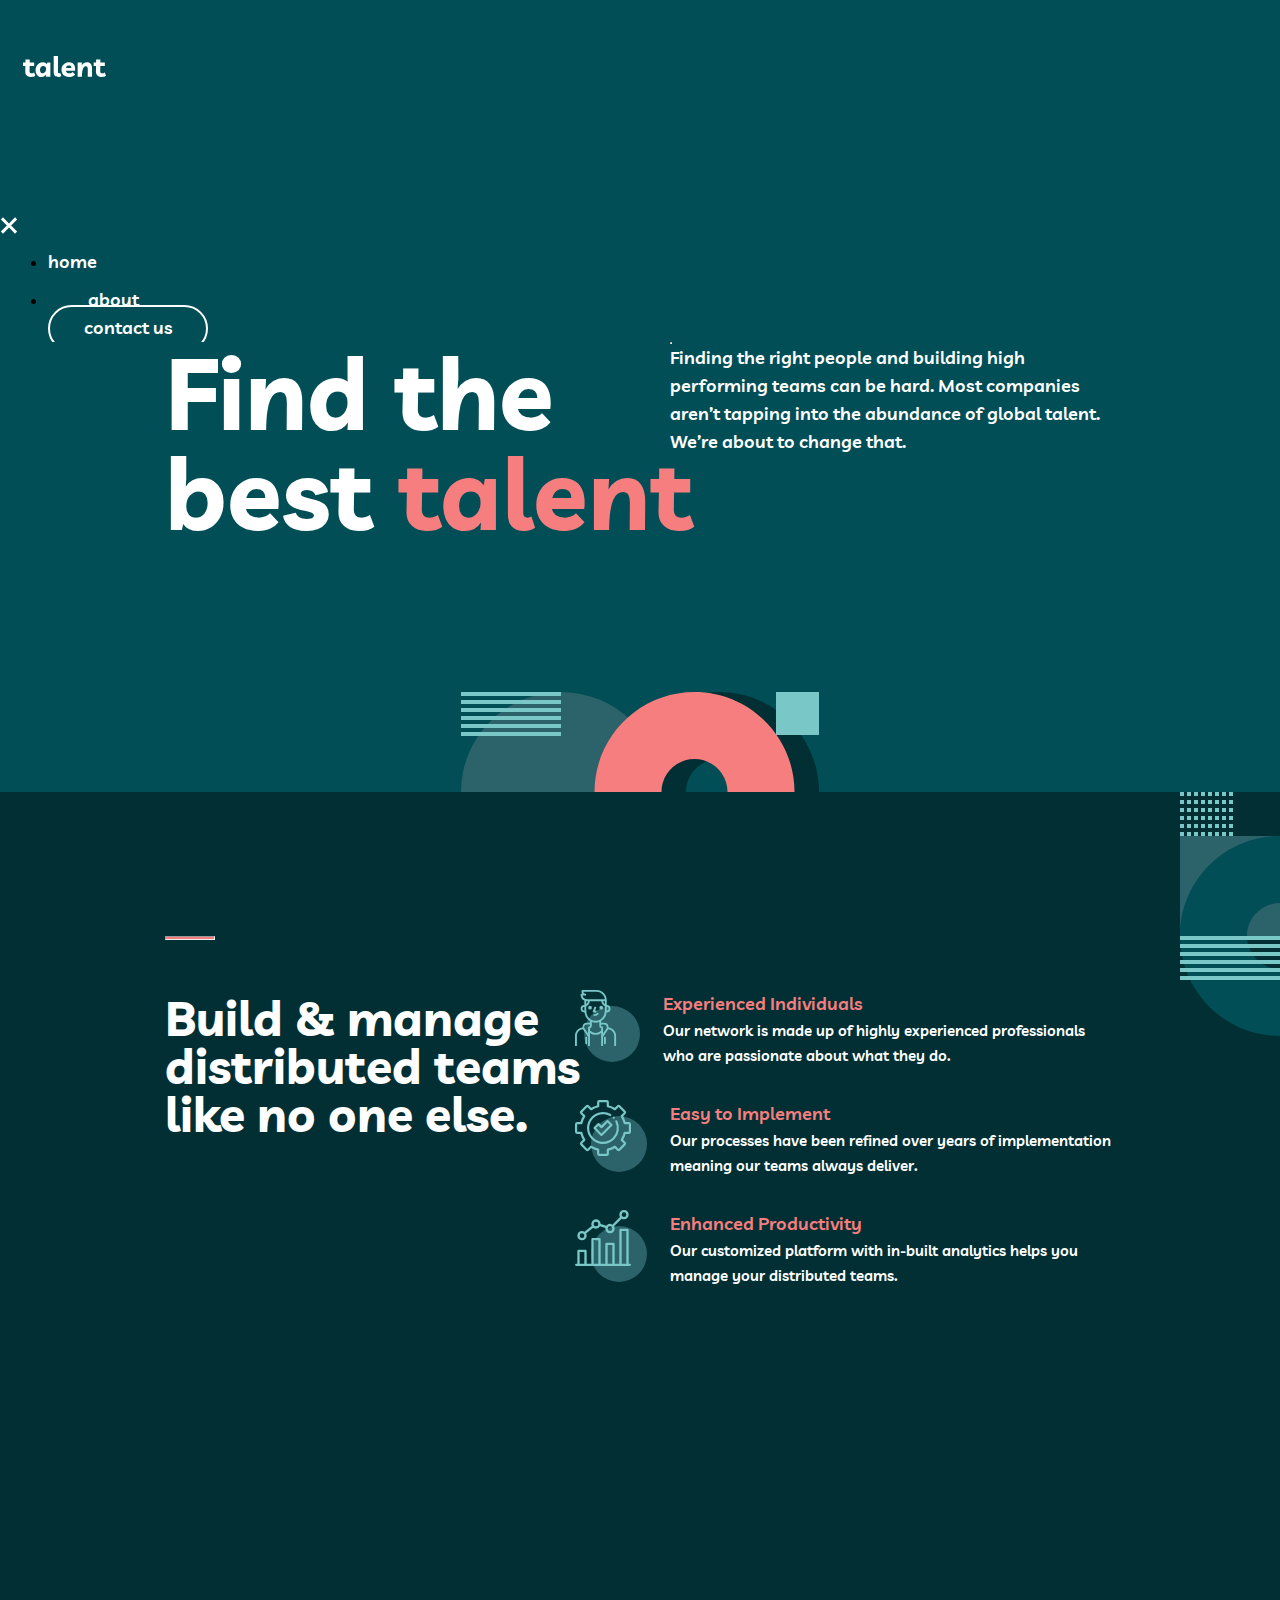
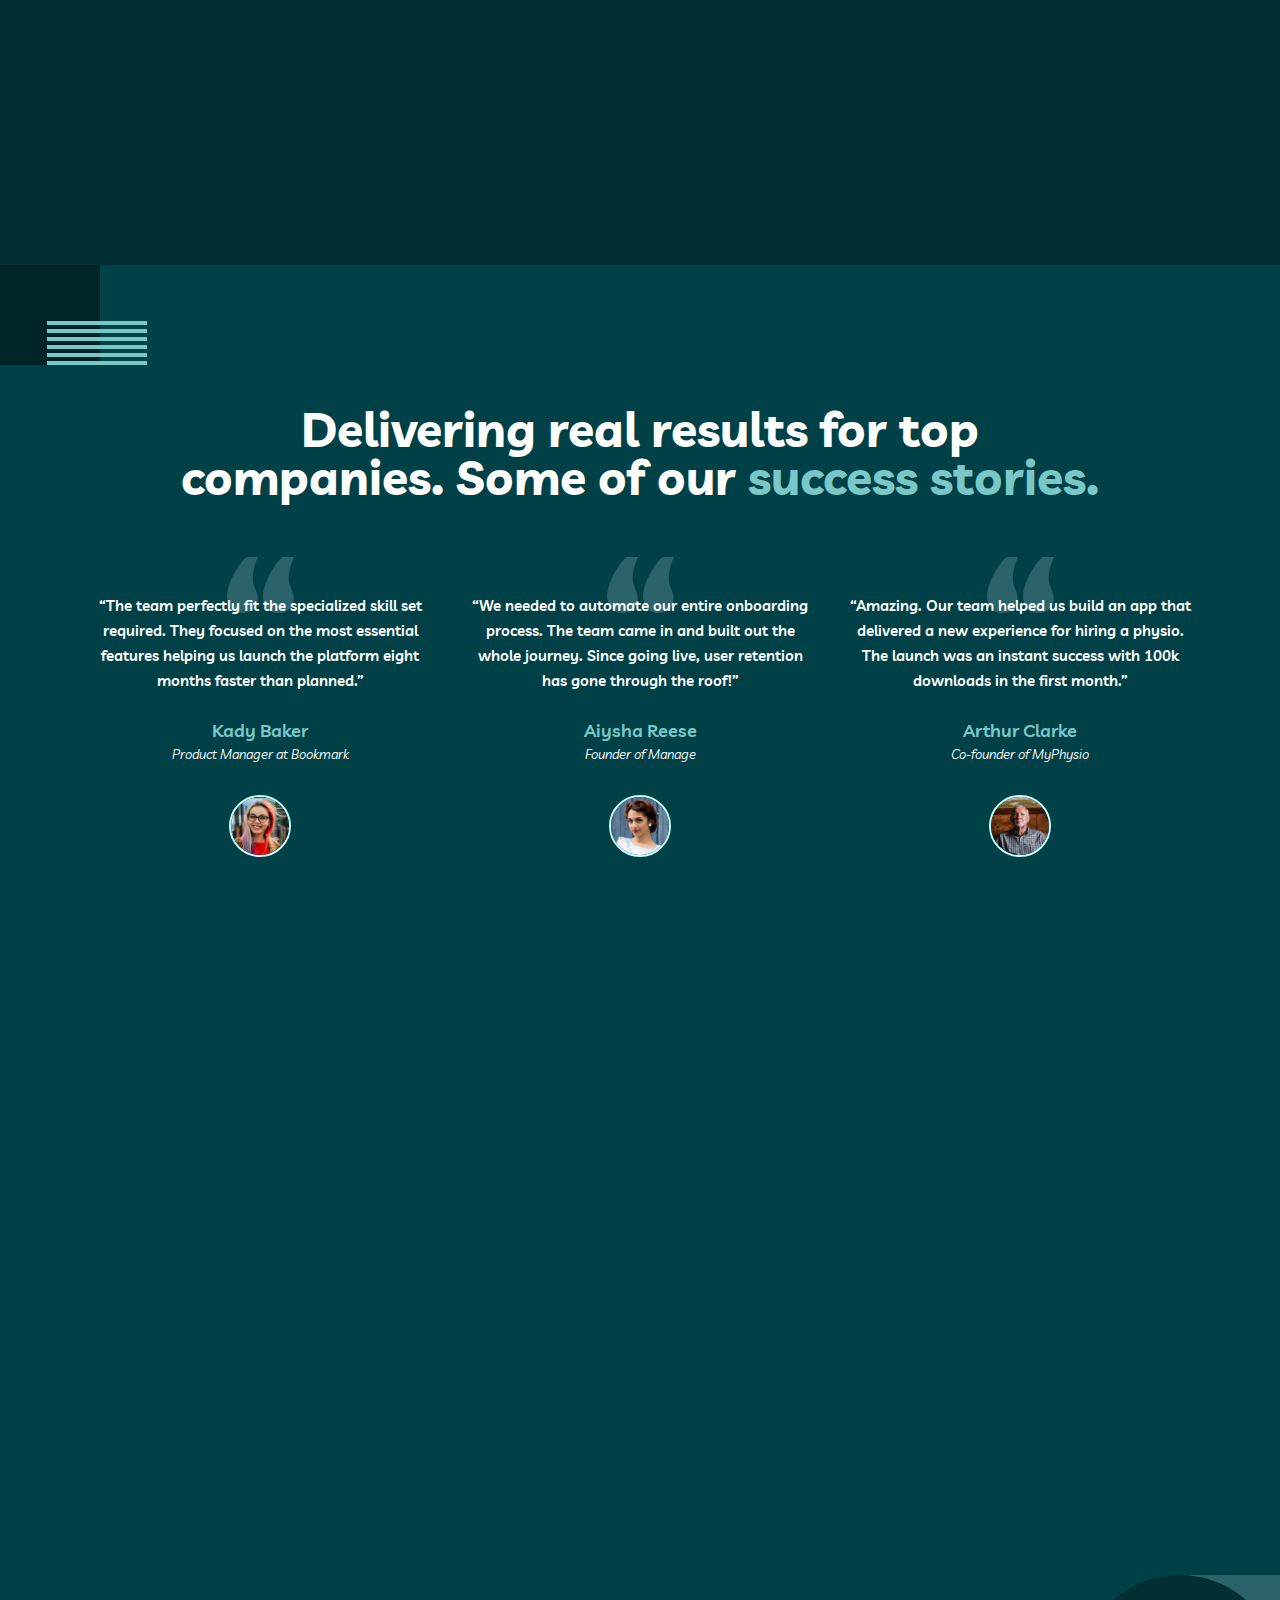
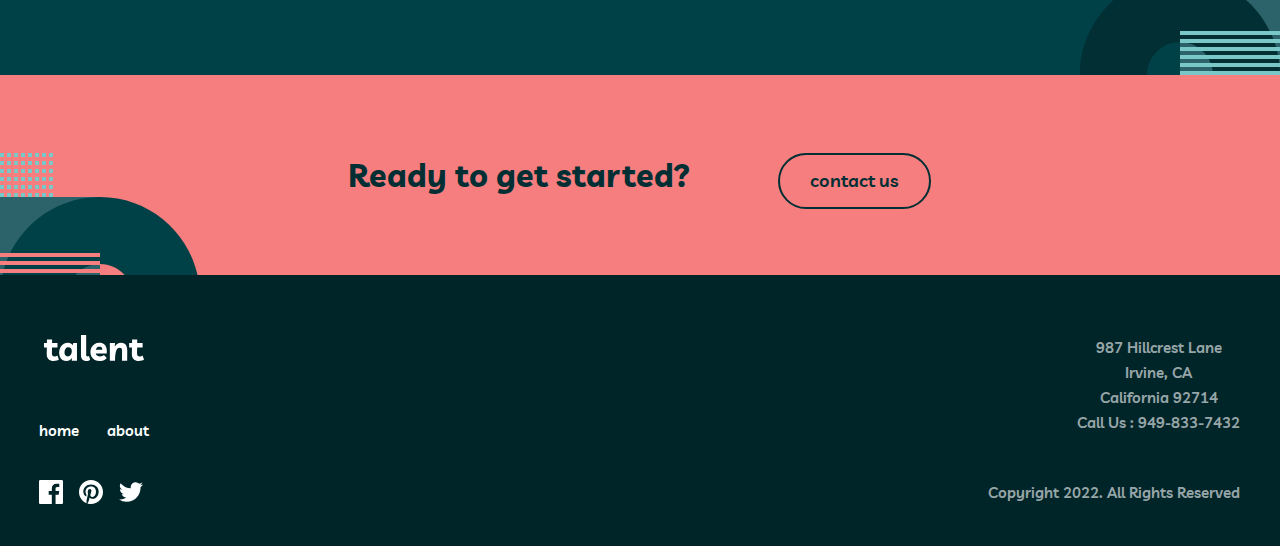
==== commit bcefe7ee: "lenteleje prideta js" ====
--- a/index.html
+++ b/index.html
@@ -319,36 +319,43 @@
                 </div>
             </article>
         </section>
-	<section class="pinksection">
-            <h2 class="h2" style="color:var(--Sacramento-State-Green);">Ready to get started?</h2>
-            <a href="" class="button-primary button">contact us</a>
+        <section class="pinksection">
+            <h2 class="">Ready to get started?</h2>
+            <a class="pinksection__button">contact us</a>
             <img src="IMG/bg-pattern-home-6-about-5.svg" alt="ornament">
         </section>
     </main>
     <footer class="footer">
-      <a class="footer__logo" href=""><img src="IMG/logo.svg" alt="main logo"></a>
-
-      <ul class="footer__nav">
-        <li><a href="">home</a></li>
-        <li><a href="">about</a></li>
-      </ul>
-
-      <p class="footer__info">
-        <span> 987 Hillcrest Lane</span>
-        <span>Irvine, CA</span>
-        <span>California 92714</span>
-        <span>Call Us : 949-833-7432</span>
-      </p>
-
-      <div class="footer__socials">
-        <a><img src="IMG/icon-facebook.svg" alt="facebook"></a>
-        <a><img src="IMG/icon-pinterest.svg" alt="pinterest"></a>
-        <a><img src="IMG/icon-twitter.svg" alt="twitter"></a>
-      </div>
-
-      <p class="footer__copy">
-        Copyright 2022. All Rights Reserved
-      </p>
+        <div class="footer__wrap">
+            <div class="footer__innerwrap">
+                <a class="footer__logo" href=""><img src="IMG/logo.svg" alt="main logo"></a>
+
+
+                <ul class="footer__nav">
+                    <li><a href="">home</a></li>
+                    <li><a href="">about</a></li>
+                </ul>
+            </div>
+
+            <p class="footer__info">
+                <span> 987 Hillcrest Lane</span>
+                <span>Irvine, CA</span>
+                <span>California 92714</span>
+                <span>Call Us : 949-833-7432</span>
+            </p>
+        </div>
+
+        <div class="footer__wrap">
+            <div class="footer__socials">
+                <a><img src="IMG/icon-facebook.svg" alt="facebook"></a>
+                <a><img src="IMG/icon-pinterest.svg" alt="pinterest"></a>
+                <a><img src="IMG/icon-twitter.svg" alt="twitter"></a>
+            </div>
+
+            <p class="footer__copy">
+                Copyright 2022. All Rights Reserved
+            </p>
+        </div>
     </footer>
     <script src="https://cdn.jsdelivr.net/npm/bootstrap@5.2.3/dist/js/bootstrap.bundle.min.js"
       integrity="sha384-kenU1KFdBIe4zVF0s0G1M5b4hcpxyD9F7jL+jjXkk+Q2h455rYXK/7HAuoJl+0I4"
--- a/style.css
+++ b/style.css
@@ -708,6 +708,10 @@
 }
 
 /*contacts-main*/
+
+.contacts-main{
+    position: relative;
+  }
 
 input {
     display: block;
@@ -836,7 +840,7 @@
     object-position: 90px 90px;
     position: absolute;
     right: 0px;
-    top: 973px;
+    bottom: 0px;
 }
 
 .contacts-icon-green {
@@ -847,6 +851,47 @@
     object-position: 100px 200px;
 }
 
+/*form-javascript*/
+
+.error-field{
+    border-bottom: 1px solid var(--Light-Coral) !important;
+}
+.error-field::placeholder{
+    color: var(--Light-Coral);
+}
+.error-label{
+    color: var(--Light-Coral) !important;
+    font-family: 'Livvic';
+    font-weight: 700;
+    font-size: 10px;
+    font-style: italic;
+    line-height: 12px;
+    padding-top: 8px;
+    padding-left: 25px;
+}
+.error-label-comp-name{
+    color: var(--Light-Coral) !important;
+    font-family: 'Livvic';
+    font-weight: 700;
+    font-size: 10px;
+    font-style: italic;
+    line-height: 12px;
+    padding-left: 25px;
+    margin-bottom: 352px;
+    margin-top: -352px;
+}
+.error-label-msg{
+    color: var(--Light-Coral) !important;
+    font-family: 'Livvic';
+    font-weight: 700;
+    font-size: 10px;
+    font-style: italic;
+    line-height: 12px;
+    padding-left: 25px;
+    margin-top: -16px;
+    margin-bottom: 8px;
+}
+
 @media(min-width: 768px) {
 
     /* about */
@@ -1067,11 +1112,11 @@
         width: 160px;
         height: 197px;
         object-position: 90px 5px;
-        top: 1002px;
+        bottom: 0px;
     }
 
     .contacts-icon-green {
-        top: 170px;
+        top: -20px;
         object-position: -100px 0px;
     }
 
@@ -1099,12 +1144,12 @@
 
     /*contacts-main-desktop*/
     .contacts-h2 {
-        margin-left: 90px;
+        margin-left: 65px;
         margin-top: 60px;
     }
 
     .contacts-h3 {
-        margin-left: 175px;
+        margin-left: 150px;
         margin-bottom: 25px;
         margin-top: 10px;
     }
@@ -1121,17 +1166,17 @@
         width: 160px;
         height: 180px;
         object-position: 80px;
-        top: 577px;
+        bottom: 0px;
     }
 
     .contacts-img {
         padding-top: 24px;
-        margin-left: 40px;
-        margin-right: -40px;
+        margin-left: 15px;
+        margin-right: -15px;
     }
 
     .contacts-icon-green {
-        top: 210px;
+        top: 20px;
     }
 
     .mainabout {
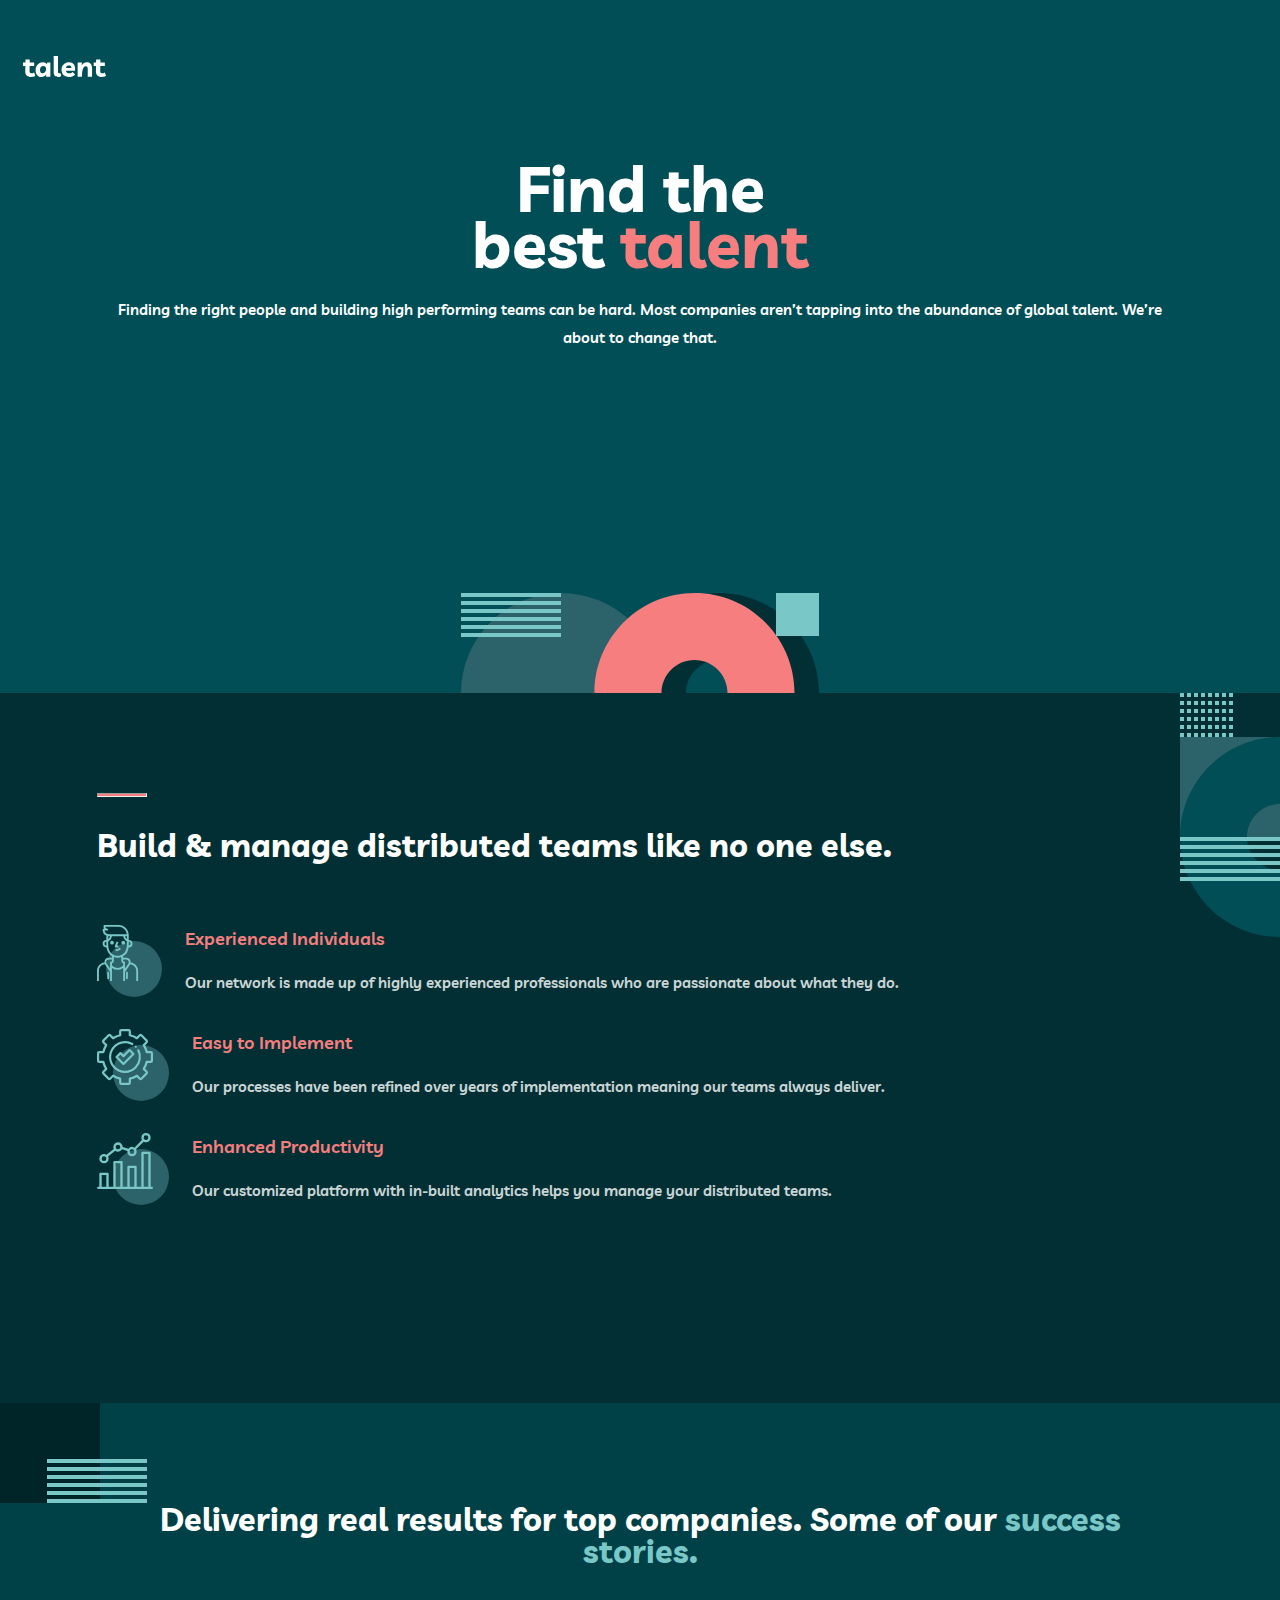
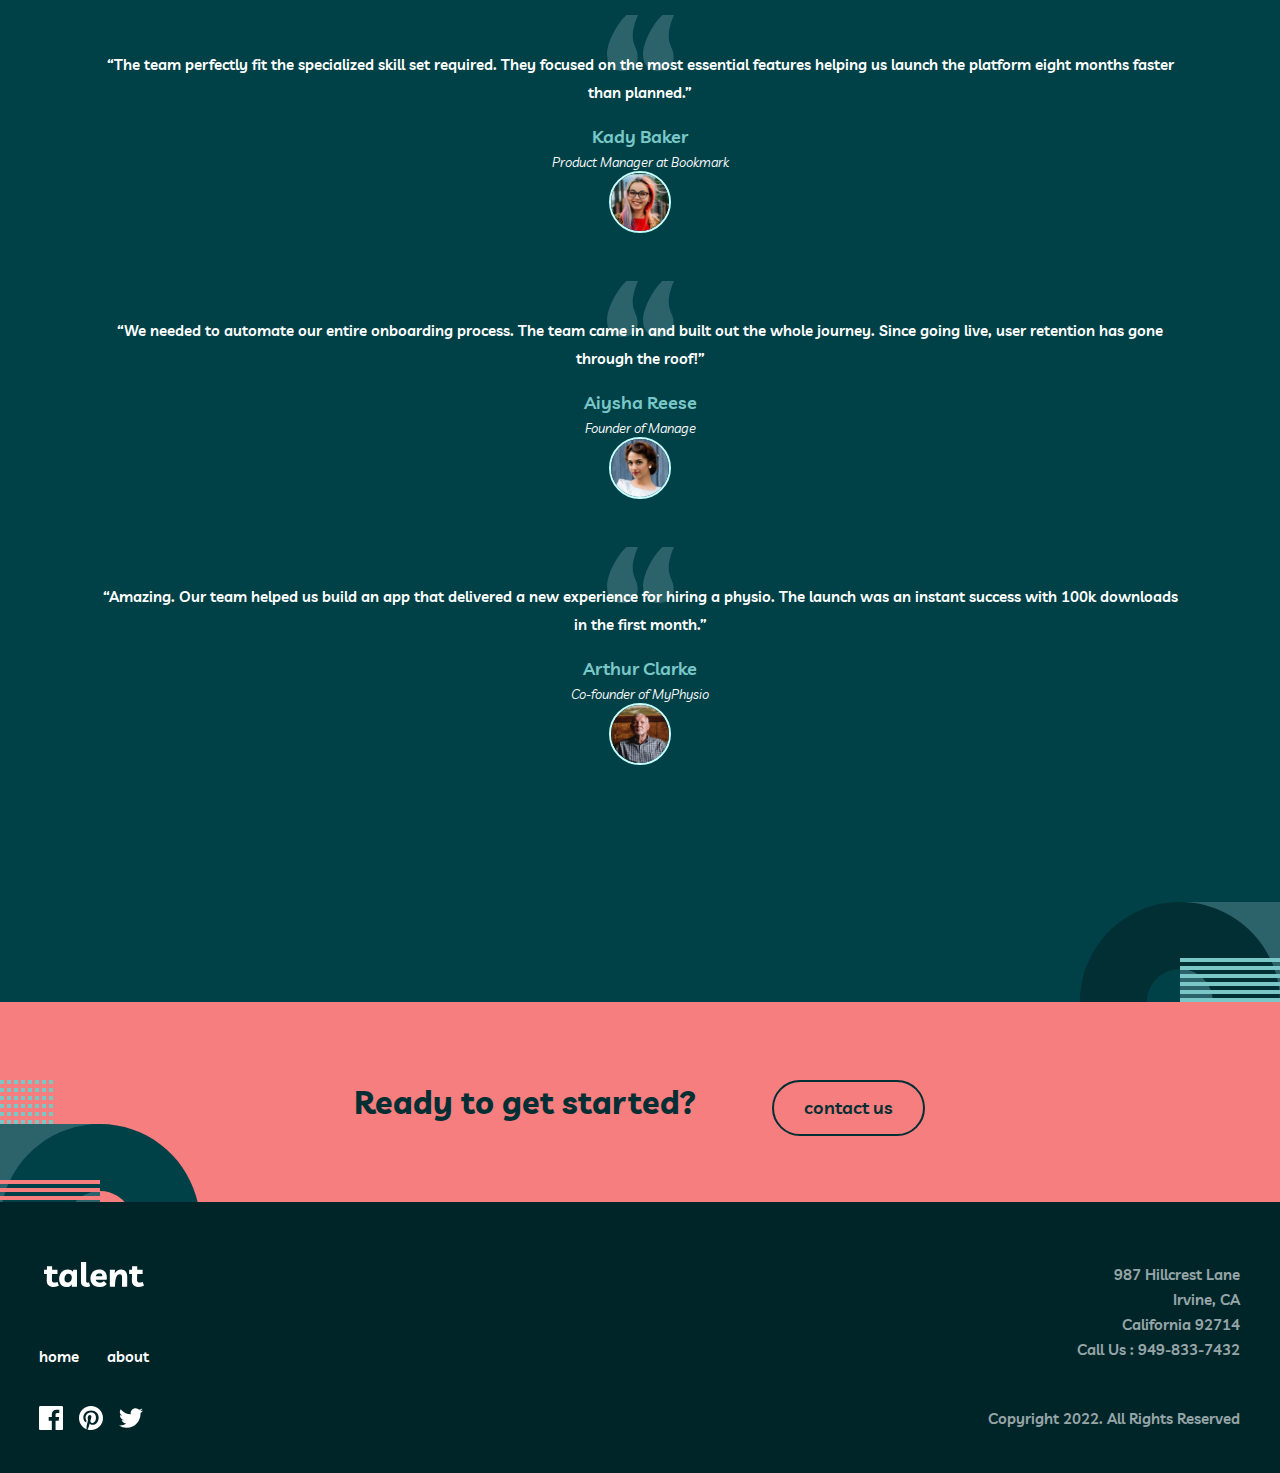
==== commit e2518c0d: "Update index.html" ====
--- a/index.html
+++ b/index.html
@@ -10,18 +10,7 @@
     integrity="sha384-rbsA2VBKQhggwzxH7pPCaAqO46MgnOM80zW1RWuH61DGLwZJEdK2Kadq2F9CUG65" crossorigin="anonymous">
     <link rel="stylesheet" href="style.css">
     <style>
-
-        .flex{
-            display: flex;
-        }
-      
-        .ar-dist--l{
-            position: absolute; left: 165px;
-        }
-        .ar-dist--r{
-            position: absolute;  right: 165px;
-        }
-        
+        /* -------------For all devices------------------------------ */
         .img--rounded{
             display: block;
             border: 2px solid var(--Img-Border-Color);
@@ -32,31 +21,27 @@
             height: 62px;
             border-radius: 31px;
         }
-        
+        .op08{opacity: 0.8;}
+       
         .hr{
             width: 50px;
             height: 4px;
-        }
-        .hr--home1{
-            background-color: var(--Rapture-Blue);
-            margin-bottom: 0px;
-            width: 0px;
-            height: 0px;
-           
-        }
-        .hr--home2{
-            background-color: var(--Light-Coral);
-            margin-top: 144px;
-            margin-bottom: 54px;
-
-        }
-        
-        
+            opacity: 1;
+        }
         .text--coral{
             color: var(--Light-Coral);
+            
         }
         .text--blue{
             color: var(--Rapture-Blue);
+            
+        }
+        .text--colorfull{
+            font-family: 'Livvic-SemiBold';
+            font-style: normal;
+            font-weight: 600;
+            font-size: 18px;
+            line-height: 28px;
         }
         .text--italic{
             font-family: 'Livvic-Italic';
@@ -65,13 +50,123 @@
             color:var(--White)
         }
         
+        .div--person::before{
+            content: url(IMG/icon-person.svg);
+        }
+        .div--chart::before{
+            content: url(IMG/icon-chart.svg);
+        }
+        .div--cog::before{
+            content: url(IMG/icon-cog.svg);
+        }
+        
+        .flex{
+            display: flex;
+        }
         .relflex{
             position: relative;
             display: flex;
         }
+        .div-quote{
+            background-image: url(IMG/icon-quotes.svg);
+            background-repeat: no-repeat;
+            background-position: top center;
+            
+        }
+/* ----------------for all devices------------------- */
+/* -------------display is too small---------- */
+@media(max-width:374px){
+    *{display: none;}
+}
+/* -----For less then 1439------------------------------------------- */
+@media(max-width:1439px){
+        .div-quote>p:first-of-type{
+            margin-top: 36px;
+            margin-bottom: 16px;
+        }
+        .div--home2::before{
+            margin-bottom: 16px;
+            display: block;
+        }
+        .div--home2{
+            margin-bottom: 48px;
+        }
+        
+        .h1--large{
+            font-size: 40px;
+            line-height: 40px;
+            text-align: center;
+            margin-bottom: 0px;
+        }
+        .h2{
+            font-weight: 700;
+            font-size: 32px;
+            line-height: 32px;
+            margin-bottom: 0;
+        }
+        .body--1{
+            font-weight: 600;
+            font-size: 15px;
+            line-height: 28px;
+            margin-bottom: 0;
+        }
+        
+        .body--2{
+            font-weight: 600;
+            font-size: 15px;
+            line-height: 28px;
+            margin-bottom: 0;
+        }
+        article{
+            margin-left: 24px;
+            margin-right: 24px;    
+        }
+        
+        .h1_art1{margin-bottom: 18px;}
+        
+        .h2_art1{    
+            text-align: left ;
+            width: 240px;
+            margin-bottom: 56px;
+        }
+        .h2_art2{
+            text-align: center;
+        }
+        #ar-home3--1{
+            margin-top: 140px;
+        }
+        
+
+        .hr--home1{
+            display: none;
+           
+        }
+        .hr--home2{
+            background-color: var(--Light-Coral);
+            margin-top: 64px;
+            margin-bottom: 32px;
+
+        }
+        .tc{
+            margin-bottom: 8px;
+        }
+        .tb{
+            margin-bottom: 2px;
+        }
+        .img--rounded{
+            margin-top:0px;
+        }
+        
+        
+        
+        header{
+            height:160px;
+        }
 
         #section--home1{
-            height: 450px;
+            text-align: center;
+            align-content: center;
+            height: 417px;
             background-color: var(--Midnight_Green);
             background-image: 
                 url(IMG/bg-pattern-home-2.svg);
@@ -91,7 +186,21 @@
             background-position: right -100px top;
             flex-direction: column; 
         }
+        .div-quote{
+            margin-top: 48px;
+            align-self: center;
+            display: flex;
+            flex-direction: column;
+            justify-content: center;
+            align-self: center;
+            text-align: center;
+            
+        }
         #section--home3{
+            display: flex;
+            align-items: center;
+            justify-content: flex-start;
+            text-align: center;
             height: 1410px;
             background-color: var(--Deep-Jungle-Green);
             background-image: 
@@ -102,10 +211,113 @@
             background-position: left top, right bottom;
             flex-direction: column;
         }
-        
-
-
+       
+        
+    }
+/* -------------------------mobile and some tablet------------------ */
+/* --------------Tablet---------- */
+@media(min-width:768px){
+    .hr--home2{
+        margin-top: 100px;
+        margin-bottom: 32px;
+    }
+    .div--home2::before{
+        text-align: left;
+        float: left;
+        margin-right: 23px;
+        margin-bottom: 0;}
+
+    .h1--large{
+        font-weight: 700;
+        font-size: 64px;
+        line-height: 56px;
+    }
+    #ar-home3--1{
+        margin-top: 100px;
+        margin-left: 140px;
+        margin-right: 140px;
+    }
+    .tc{
+        margin-bottom: 16px;
+    }
+    .h2_art1{
+        width: auto;
+        margin-right: 255px;
+        margin-bottom: 64px;
+    }
+    #section--home1 article{
+        margin-left: 155;
+        margin-right: 155;
+    }
+    .h1_art1{margin-bottom: 24px;}
+    #section--home1{
+        height: 533px;
+    }
+    #section--home2{
+        height: 710px;
+        text-align: left;
+    }
+    #section--home3{
+        height: 1199px;
+    }
+    
+    .div--home2{
+        text-align: left;
+        margin-bottom: 32px;
+    }
+    article{
+            margin-left: 97px;
+            margin-right: 97px;    
+        }
+        .footer__info{
+            text-align: right;
+        }
+    }
+/* -------------------tablet-------------------- */
+/* ------------------------For 1440px and more-------------------------------------- */
     @media(min-width:1440px){
+        .footer__info{
+            text-align: right;
+        }
+        .div-quote>p:first-of-type{
+            margin-top: 36px;
+            margin-bottom: 24px;
+        }
+        .div--home2::before{
+            float: left;
+            margin-right: 23px;}
+        .h1{font-size: 100px;}
+        .h1_art2{
+            width: 445px;
+        }
+        #ar-home3--1{
+            margin-top: 140px;
+            margin-left: auto;
+            margin-right: auto;
+            width: 932px;
+            text-align: center;
+            align-self:center;
+            background-color: hsla(0, 0, 0,0);
+        }
+        #ar-home3--2{
+            justify-content: center;
+            display: flex;
+        }
+        .div--home2{
+            margin-bottom: 32px;
+            width: 540px;
+        }
+               
+        
+       
+        .h2_art1{width: 445px;}
+        .h2_art2{margin-top: 198px;}
+        .ar-dist--l{
+            position: absolute; left: 165px;
+        }
+        .ar-dist--r{
+            position: absolute;  right: 165px;
+        }
         #section--home1{
             height: 450px;
             background-color: var(--Midnight_Green);
@@ -138,75 +350,33 @@
             background-position: left top, right bottom;
             flex-direction: column;
         }
-
-
-
-        .hr{
-            width: 50px;
-            height: 4px;
-	    opacity: 1;
-        }
+        
         .hr--home1{
             background-color: var(--Rapture-Blue);
             margin-bottom: 79px;
-/*             display: block; */
+            opacity: 1;
+            display: block;
         }
         .hr--home2{
             background-color: var(--Light-Coral);
             margin-top: 144px;
             margin-bottom: 54px;
-
-        }
-    }
-
-        #ar-home3--1{
-            margin-top: 140px;
-            margin-left: auto;
-            margin-right: auto;
-            width: 932px;
-            text-align: center;
-            align-self:center;
-            background-color: hsla(0, 0, 0,0);
-        }
-        #ar-home3--2{
-            justify-content: center;
-            display: flex;
-        }
-        .div--home2{
-            margin-bottom: 32px;
-            width: 540px;
+            opacity: 1;
+
         }
         .div-quote{
-            background-image: url(IMG/icon-quotes.svg);
-            background-repeat: no-repeat;
             margin-top: 56px;
-            background-position: top center;
             display: flex;
             margin-left: 15px;
             margin-right: 15px;
             text-align: center;
-            display: block;
             width: 350px;
-        }
-        .div-quote>p:first-of-type{
-            margin-top: 36px;
-            margin-bottom: 24px;
-        }
-        .div--person::before{
-            content: url(IMG/icon-person.svg);
-            float: left;
-            margin-right: 23px;
-        }
-        .div--chart::before{
-            content: url(IMG/icon-chart.svg);
-            float: left;
-            margin-right: 23px;
-        }
-        .div--cog::before{
-            content: url(IMG/icon-cog.svg);
-            float: left;
-            margin-right: 23px;
-        }
+            display: flex;
+            flex-direction: column;
+        }
+    }
+
+
     </style>
 </head>
 <body>
@@ -239,17 +409,19 @@
         </nav>
     </header>
     <main>
-
+<!--  -->
 
 
         <!-- FIND the best talent -->
         <section id="section--home1" class="relflex">
-            <article class="ar-dist--l" style="width: 635px;">
+            <article class="ar-dist--l h1_art1">
+                <!-- style="width: 635px;" -->
                 <h1 class="h1--large" >
                     Find the <br>best <span class="text--coral">talent</span>
                 </h1>
             </article>
-            <article class="ar-dist--r" style="width: 445px;">
+            <article class="ar-dist--r h1_art2">
+                 <!-- style="width: 445px;" -->
                 <hr class="hr--home1 hr">
                 <p class="body--1">Finding the right people and building high performing teams can be hard. Most companies aren’t tapping into the abundance of global talent. We’re about to change that.</p>
             </article>
@@ -259,29 +431,30 @@
 
         <!--Build & manage distributed teams like no one else.-->
         <section id="section--home2" class="relflex">
-            <article class="ar-dist--l" style="width: 445px;">
+            <article class="ar-dist--l h2_art1">
+                <!-- style="width: 445px;" -->
                 <hr class="hr hr--home2">
                 <h2 class="h2">
                     Build & manage distributed teams like no one else.
                 </h2>
             </article>
-            <article class="ar-dist--r">
+            <article class="ar-dist--r h2_art2">
                
-                <div class="div--person div--home2 " style=" margin-top: 198px;">
-                    <p class="body--1 text--coral" >Experienced Individuals</p>
-                    <p class="body--2">Our network is made up of highly experienced professionals who are passionate about what they do.</p>
+                <div class="div--person div--home2 " >
+                    <p class="text--colorfull tc text--coral" >Experienced Individuals</p>
+                    <p class="body--2 op08">Our network is made up of highly experienced professionals who are passionate about what they do.</p>
                 </div>
               
              
                 <div class="div--cog div--home2 ">
-                    <p class="body--1 text--coral">Easy to Implement</p>
-                    <p class="body--2">Our processes have been refined over years of implementation meaning our teams always deliver.</p>
+                    <p class="text--colorfull tc text--coral">Easy to Implement</p>
+                    <p class="body--2 op08">Our processes have been refined over years of implementation meaning our teams always deliver.</p>
                 </div>
               
               
-                <div class="div--chart div--home2 ">
-                    <p class="body--1 text--coral">Enhanced Productivity</p>
-                    <p class="body--2">Our customized platform with in-built analytics helps you manage your distributed teams.</p>
+                <div class="div--chart div--home2 div--home2last">
+                    <p class="text--colorfull tc text--coral">Enhanced Productivity</p>
+                    <p class="body--2 op08">Our customized platform with in-built analytics helps you manage your distributed teams.</p>
                 </div>
               
             </article>
@@ -299,20 +472,20 @@
             <article id="ar-home3--2">
                 <div class="div-quote">
                     <p class="body--2"> “The team perfectly fit the specialized skill set required. They focused on the most essential features helping us launch the platform eight months faster than planned.”</p>
-                    <p class="body--1 text--blue">Kady Baker</p>
+                    <p class="text--colorfull tb text--blue">Kady Baker</p>
                     <p class="text--italic">Product Manager at Bookmark</p>
                     <img src="IMG/avatar-kady.jpg" alt="Kady" class="img--rounded">
                 </div>
                 <div class="div-quote">
                     <p class="body--2">“We needed to automate our entire onboarding process. The team came in and built out the whole journey. Since going live, user retention has gone through the roof!”</p>
-                    <p class="body--1 text--blue">Aiysha Reese </p>
+                    <p class="text--colorfull tb text--blue">Aiysha Reese </p>
                     <p class="text--italic">Founder of Manage</p>
                     <img src="IMG/avatar-aiysha.jpg" alt="Aiysha" class="img--rounded">
                 </div>
 
                 <div class="div-quote">
                     <p class="body--2">“Amazing. Our team helped us build an app that delivered a new experience for hiring a physio. The launch was an instant success with 100k downloads in the first month.”</p>
-                    <p class="body--1 text--blue">Arthur Clarke</p>
+                    <p class="text--colorfull tb text--blue">Arthur Clarke</p>
                     <p class="text--italic">Co-founder of MyPhysio</p>
                     <img src="IMG/avatar-arthur.jpg" alt="Arthur" class="img--rounded">
                     
@@ -321,7 +494,7 @@
         </section>
         <section class="pinksection">
             <h2 class="">Ready to get started?</h2>
-            <a class="pinksection__button">contact us</a>
+            <a class="pinksection__button" href="/PAGES/contacts.html" >contact us</a>
             <img src="IMG/bg-pattern-home-6-about-5.svg" alt="ornament">
         </section>
     </main>
--- a/style.css
+++ b/style.css
@@ -122,21 +122,21 @@
     content: "Hola,";
 } */
 
-.button-primary:link {
-
-    color: var(--White);
-
-
-}
-
-.button-primary:hover {
+.button--primary:link {
+
+    color: var(--White);
+
+
+}
+
+.button--primary:hover {
 
     color: var(--Dark-Green);
     background: var(--White);
 
 }
 
-.button-primary:active {
+.button--primary:active {
 
     color: var(--Sacramento-State-Green);
     opacity: 0.0;
@@ -234,6 +234,10 @@
     overflow: hidden;
 }
 
+.about1 hr {
+    display: none;
+}
+
 .about1 h2 {
     font-size: 40px;
     line-height: 40px;
@@ -369,7 +373,7 @@
 
 
 .mainabout__person__button:after {
-    content: '+';
+    /* content: '+';
     font-size: 32px;
     line-height: 0;
     position: absolute;
@@ -377,7 +381,13 @@
     top: 43%;
     left: 2%;
     right: 0;
-    bottom: 0;
+    bottom: 0; */
+    content: url("IMG/icon-cross.svg");
+    ;
+    line-height: 0;
+    position: absolute;
+    top: 20px;
+    left: 20px
 }
 
 .about2 {
@@ -709,12 +719,8 @@
 
 /*contacts-main*/
 
-.contacts-main{
+.contacts-main {
     position: relative;
-  }
-
-input {
-    display: block;
 }
 
 .contacts-container {
@@ -785,6 +791,7 @@
 }
 
 input {
+    display: block;
     border-color: transparent;
     border-bottom: 1px solid var(--White);
     background-color: var(--Midnight_Green);
@@ -792,6 +799,11 @@
     padding-top: 24px;
     padding-bottom: 16px;
     padding-left: 24px;
+    font-family: 'livvic';
+    font-weight: 600;
+    font-size: 15px;
+    line-height: 25px;
+    color: var(--White);
 }
 
 input:focus {
@@ -853,13 +865,15 @@
 
 /*form-javascript*/
 
-.error-field{
+.error-field {
     border-bottom: 1px solid var(--Light-Coral) !important;
 }
-.error-field::placeholder{
+
+.error-field::placeholder {
     color: var(--Light-Coral);
 }
-.error-label{
+
+.error-label {
     color: var(--Light-Coral) !important;
     font-family: 'Livvic';
     font-weight: 700;
@@ -869,7 +883,8 @@
     padding-top: 8px;
     padding-left: 25px;
 }
-.error-label-comp-name{
+
+.error-label-comp-name {
     color: var(--Light-Coral) !important;
     font-family: 'Livvic';
     font-weight: 700;
@@ -880,7 +895,8 @@
     margin-bottom: 352px;
     margin-top: -352px;
 }
-.error-label-msg{
+
+.error-label-msg {
     color: var(--Light-Coral) !important;
     font-family: 'Livvic';
     font-weight: 700;
@@ -927,20 +943,28 @@
     }
 
     .mainabout__person {
-        max-width: 258px;
+        max-width: 281px;
         max-height: 253px;
         margin-top: 48px;
 
     }
 
     .mainabout__person:nth-of-type(2n-1) {
-        margin: 108px 5px 0px 96px;
+        margin: 96px 5px 0px 96px;
         justify-self: end;
     }
 
     .mainabout__person:nth-of-type(2n) {
-        margin: 108px 96px 0px 5px;
+        margin: 96px 96px 0px 5px;
         justify-self: start;
+    }
+
+    .mainabout__person:nth-of-type(1) {
+        margin-top: 48px;
+    }
+
+    .mainabout__person:nth-of-type(2) {
+        margin-top: 48px;
     }
 
     .about2__ornament {
@@ -951,7 +975,13 @@
     }
 
     .about2 {
-        height: 308px;
+        height: unset;
+    }
+
+    .about2__clients {
+        height: fit-content;
+        margin-top: 70px;
+        padding-bottom: 151px;
     }
 
     .about2 h2 {
@@ -961,8 +991,9 @@
     .about2__clients {
 
 
-        height: 0px;
-        margin-top: 52px;
+        height: fit-content;
+        margin-top: 48px;
+        padding-bottom: 100px;
 
         flex-direction: row;
         align-items: center;
@@ -977,6 +1008,32 @@
         /* margin-top: 52px; */
 
     }
+
+    .about2__1 {
+        width: 103px;
+        height: 17px;
+    }
+
+    .about2__2 {
+        width: 114px;
+        height: 14px;
+    }
+
+    .about2__3 {
+        width: 112px;
+        height: 17px;
+    }
+
+    .about2__4 {
+        width: 103px;
+        height: 17px;
+    }
+
+    .about2__5 {
+        width: 61px;
+        height: 28px;
+    }
+
 
     /* pinksection */
 
@@ -991,7 +1048,7 @@
         display: inline-block;
         margin: 0;
         padding: 84px 0px 84px 95px;
-        padding-right: 84px;
+        padding-right: 72px;
     }
 
     .pinksection a {
@@ -1032,6 +1089,7 @@
 
     .footer__info {
 
+        text-align: right;
         word-wrap: unset;
 
         float: right;
@@ -1177,6 +1235,53 @@
 
     .contacts-icon-green {
         top: 20px;
+    }
+
+    /* about */
+
+    .about1 {
+        display: flex;
+        justify-content: space-between;
+        padding: 0;
+        margin: 0;
+    }
+
+    .about1 hr {
+        color: var(--Light-Coral);
+
+        display: block;
+        width: 50px;
+        margin: 0;
+        background-color: var(--Light-Coral);
+        border: var(--Light-Coral) 2px solid;
+
+        opacity: 1;
+    }
+
+    .about1 h2 {
+        font-size: 64px;
+        line-height: 100px;
+        text-align: left;
+
+        box-sizing: content-box;
+        display: inline-block;
+        min-width: 350px;
+        padding: 0px 0px 176px 165px;
+        margin: 0;
+        margin-right: 30px;
+    }
+
+    .about1 p {
+        text-align: left;
+        font-size: 18px;
+
+        display: inline-block;
+        min-width: 730px;
+        padding: 40px 165px 120px 0px;
+        margin: 0;
+
+        float: left;
+
     }
 
     .mainabout {
@@ -1190,6 +1295,8 @@
 
 
     .mainabout h2 {
+        font-size: 48px;
+
         grid-area: 1/ 1/ 2 / 4;
         padding-bottom: 64px;
     }
@@ -1197,15 +1304,175 @@
     .mainabout__person:nth-of-type(1n) {
         justify-self: unset;
         margin: 0;
+        min-width: 350px;
         /* padding: 0; */
     }
 
-    .mainabout__person:nth-of-type(3n-2) {
+    .mainabout__person:nth-of-type(3n + 1) {
         justify-self: end;
-    }
-
-    .mainabout__person:nth-of-type(2n+n) {
+        margin-left: 165px;
+
+    }
+
+    .mainabout__person:nth-of-type(1) {
+        margin-bottom: 70px;
+    }
+
+    .mainabout__person:nth-of-type(2) {
+        margin-bottom: 70px;
+    }
+
+    .mainabout__person:nth-of-type(3) {
+        margin-bottom: 70px;
+    }
+
+    .mainabout__person:nth-of-type(3n+3) {
         justify-self: start;
+        margin-right: 165px;
+    }
+
+    .mainabout__person:nth-of-type(3n+2) {
+        justify-self: center;
+    }
+
+
+    .about2 {
+        height: unset;
+    }
+
+    .about2 h2 {
+        font-size: 48px;
+        line-height: 48px;
+
+    }
+
+    .about2__clients {
+        height: fit-content;
+        margin-top: 64px;
+        padding-bottom: 140px;
+    }
+
+    .about2 img {
+        display: inline-block;
+        margin: 0;
+        /* padding-bottom: 151px; */
+
+    }
+
+    .about2__1 {
+        width: 165px;
+        height: 28px;
+    }
+
+    .about2__2 {
+        width: 184px;
+        height: 23px;
+    }
+
+    .about2__3 {
+        width: 180px;
+        height: 28px;
+    }
+
+    .about2__4 {
+        width: 165px;
+        height: 28px;
+    }
+
+    .about2__5 {
+        width: 98px;
+        height: 45px
+    }
+
+
+    /* pink-section */
+    .pinksection h2 {
+        font-size: 48px;
+        line-height: 48px;
+
+        padding: 76px 260px 76px 259px;
+
+    }
+
+
+    /* footer */
+
+
+
+    .footer {
+        /* display: inline-block; */
+        /* box-sizing: content-box; */
+        height: 196px;
+        padding: 55px 165px;
+
+
+    }
+
+    .footer__logo {
+        margin-right: 125px;
+
+        overflow: hidden;
+    }
+
+    .footer__logo img {
+        width: 160px;
+        height: 40px;
+    }
+
+    .footer__nav {
+        font-size: 28px;
+        line-height: 18px;
+
+        margin: 0;
+        padding: 25px 0px;
+        float: left;
+
+        overflow: hidden;
+    }
+
+    .footer__info {
+        float: left;
+        text-align: start;
+
+        overflow: hidden;
+
+    }
+
+    .footer__wrap {
+        display: block;
+        width: fit-content;
+        overflow: hidden;
+    }
+
+    .footer__innerwrap {
+        overflow: hidden;
+    }
+
+    .footer__wrap:nth-of-type(1) {
+        float: left;
+    }
+
+    .footer__wrap:nth-of-type(2) {
+        float: right;
+    }
+
+    .footer__socials {
+        justify-content: end;
+        float: unset
+    }
+
+    .footer__socials a img:nth-child(1) {
+        padding: 0px;
+        padding-left: 16px;
+        padding-bottom: 51px;
+    }
+
+    .footer__copy {
+        float: unset;
+        margin: unset;
+        display: block;
+
+        overflow: hidden;
     }
 
 
